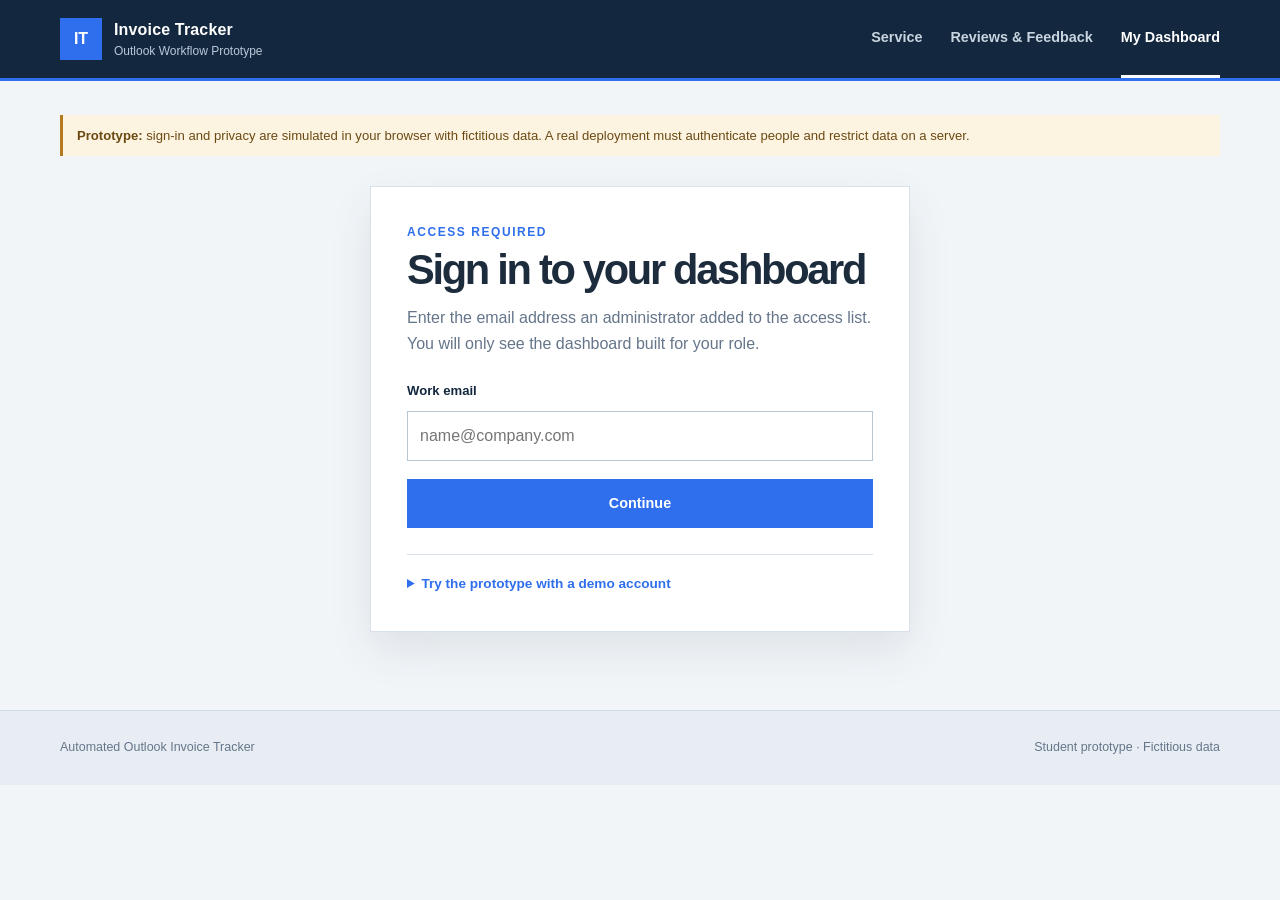
==== apps/invoice_hub/site/dashboard.html @ 85c02c50 "AutoRek Base Files" ====
<!doctype html>
<html lang="en">
<head>
  <meta charset="utf-8">
  <meta name="viewport" content="width=device-width, initial-scale=1">
  <meta name="description" content="Personal, role-based dashboard for the Automated Outlook Invoice Tracker prototype.">
  <title>My Dashboard | Automated Outlook Invoice Tracker</title>
  <link rel="icon" type="image/svg+xml" href="data:image/svg+xml,%3Csvg xmlns='http://www.w3.org/2000/svg' viewBox='0 0 64 64'%3E%3Crect width='64' height='64' rx='12' fill='%2313283f'/%3E%3Cpath d='M18 14h20l8 8v28H18z' fill='white'/%3E%3Cpath d='M38 14v10h8' fill='none' stroke='%2313283f' stroke-width='3'/%3E%3Cpath d='M24 34h16M24 41h16' stroke='%232f6fed' stroke-width='3'/%3E%3C/svg%3E">
  <link rel="stylesheet" href="styles.css">
  <script src="hub-data.js" defer></script>
  <script src="hub-access.js" defer></script>
  <script src="hub-workflow.js" defer></script>
  <script src="hub-settings.js" defer></script>
  <script src="hub-mail.js" defer></script>
  <script src="hub-inbox.js" defer></script>
  <script src="inbox-ui.js" defer></script>
  <script src="settings-ui.js" defer></script>
  <script src="dashboard.js" defer></script>
</head>
<body>
  <header class="site-header">
    <div class="header-inner">
      <a class="brand" href="index.html" aria-label="Automated Outlook Invoice Tracker home">
        <span class="brand-mark" aria-hidden="true">IT</span>
        <span><strong>Invoice Tracker</strong><small>Outlook Workflow Prototype</small></span>
      </a>
      <nav class="main-nav" aria-label="Primary navigation">
        <a href="index.html">Service</a>
        <a href="feedback.html">Reviews &amp; Feedback</a>
        <a class="active" href="dashboard.html" aria-current="page">My Dashboard</a>
      </nav>
    </div>
  </header>

  <main class="page-width dashboard-page">
    <p class="prototype-banner" role="note"><strong>Prototype:</strong> sign-in and privacy are simulated in your browser with fictitious data. A real deployment must authenticate people and restrict data on a server.</p>

    <!-- Signed-out view -->
    <section class="signin-panel" id="signInView" aria-labelledby="signin-heading">
      <span class="eyebrow">Access required</span>
      <h1 id="signin-heading">Sign in to your dashboard</h1>
      <p class="lead">Enter the email address an administrator added to the access list. You will only see the dashboard built for your role.</p>
      <form class="form-stack" id="signInForm" novalidate>
        <label for="signInEmail">Work email</label>
        <input id="signInEmail" name="email" type="email" autocomplete="email" placeholder="name@company.com" aria-describedby="signInError" required>
        <p class="field-error" id="signInError" role="alert" hidden></p>
        <button class="button button-primary button-full" type="submit">Continue</button>
      </form>
      <details class="demo-help" id="demoHelp" hidden>
        <summary>Try the prototype with a demo account</summary>
        <p>These fictitious accounts exist only for testing. Select one to fill in the email, then choose Continue.</p>
        <ul id="demoList"></ul>
      </details>
    </section>

    <!-- Signed-in view -->
    <div id="dashboardView" hidden>
      <div class="dashboard-top">
        <header class="dashboard-heading">
          <span class="eyebrow" id="roleEyebrow"></span>
          <h1 id="dashboardHeading" tabindex="-1"></h1>
          <p id="dashboardIntro"></p>
        </header>
        <div class="session-box">
          <span>Signed in as</span>
          <strong id="signedInAs"></strong>
          <div class="session-actions">
            <button class="button button-secondary icon-button" id="settingsButton" type="button" aria-label="Open my settings" title="My settings">
              <svg width="18" height="18" viewBox="0 0 24 24" fill="none" stroke="currentColor" stroke-width="2" stroke-linecap="round" stroke-linejoin="round" aria-hidden="true" focusable="false"><circle cx="12" cy="12" r="3"/><path d="M19.4 15a1.65 1.65 0 0 0 .33 1.82l.06.06a2 2 0 0 1 0 2.83 2 2 0 0 1-2.83 0l-.06-.06a1.65 1.65 0 0 0-1.82-.33 1.65 1.65 0 0 0-1 1.51V21a2 2 0 0 1-2 2 2 2 0 0 1-2-2v-.09A1.65 1.65 0 0 0 9 19.4a1.65 1.65 0 0 0-1.82.33l-.06.06a2 2 0 0 1-2.83 0 2 2 0 0 1 0-2.83l.06-.06a1.65 1.65 0 0 0 .33-1.82 1.65 1.65 0 0 0-1.51-1H3a2 2 0 0 1-2-2 2 2 0 0 1 2-2h.09A1.65 1.65 0 0 0 4.6 9a1.65 1.65 0 0 0-.33-1.82l-.06-.06a2 2 0 0 1 0-2.83 2 2 0 0 1 2.83 0l.06.06a1.65 1.65 0 0 0 1.82.33H9a1.65 1.65 0 0 0 1-1.51V3a2 2 0 0 1 2-2 2 2 0 0 1 2 2v.09a1.65 1.65 0 0 0 1 1.51 1.65 1.65 0 0 0 1.82-.33l.06-.06a2 2 0 0 1 2.83 0 2 2 0 0 1 0 2.83l-.06.06a1.65 1.65 0 0 0-.33 1.82V9a1.65 1.65 0 0 0 1.51 1H21a2 2 0 0 1 2 2 2 2 0 0 1-2 2h-.09a1.65 1.65 0 0 0-1.51 1z"/></svg>
              <span>Settings</span>
            </button>
            <button class="button button-secondary" id="signOutButton" type="button">Sign out</button>
          </div>
        </div>
      </div>

      <p class="form-status page-status" id="pageStatus" role="status" hidden></p>

      <div class="kpi-grid" id="kpiGrid" aria-label="Summary"></div>

      <section class="data-panel" id="queuePanel" aria-labelledby="queueTitle" hidden>
        <div class="panel-heading">
          <div><span class="eyebrow">Sample data</span><h2 id="queueTitle"></h2></div>
          <p class="table-legend"><span class="flag flag-warn">5+</span> days in current stage &nbsp; <span class="flag flag-alert">30+</span> days since received</p>
        </div>
        <form class="filter-bar" id="filterBar" role="search" aria-label="Filter and sort this queue" novalidate>
          <div class="filter-field grow">
            <label for="filterSearch">Search</label>
            <input id="filterSearch" type="search" maxlength="80" autocomplete="off" placeholder="Reference, name or document">
          </div>
          <div class="filter-field">
            <label for="filterStage">Stage</label>
            <select id="filterStage"><option value="">All stages</option></select>
          </div>
          <div class="filter-field">
            <label for="filterAging">Aging</label>
            <select id="filterAging">
              <option value="">All items</option>
              <option value="held"></option>
              <option value="old"></option>
            </select>
          </div>
          <div class="filter-field">
            <label for="filterSort">Sort by</label>
            <select id="filterSort">
              <option value="age-desc">Oldest first</option>
              <option value="age-asc">Newest first</option>
              <option value="stage-desc">Longest in current stage</option>
              <option value="amount-desc">Largest amount</option>
              <option value="party-asc">Name A–Z</option>
            </select>
          </div>
        </form>
        <div class="filter-summary">
          <span id="resultCount" role="status" aria-live="polite"></span>
          <button class="link-button" id="clearFilters" type="button" hidden>Clear filters</button>
        </div>
        <p class="empty-state" id="queueEmpty" hidden></p>
        <div class="bulk-bar" id="bulkBar" role="region" aria-label="Bulk actions" hidden>
          <span id="bulkCount" role="status" aria-live="polite"></span>
          <div class="bulk-buttons" id="bulkButtons"></div>
          <span class="bulk-note" id="bulkNote"></span>
          <button class="link-button" id="bulkSelectAll" type="button" hidden></button>
          <button class="link-button" id="bulkClear" type="button">Clear selection</button>
        </div>
        <div class="table-scroll">
          <table class="data-table" id="queueTable">
            <thead>
              <tr>
                <th scope="col" class="check-col" id="selectHeader" hidden><input type="checkbox" id="selectPage" aria-label="Select every bill on this page"></th>
                <th scope="col">Reference</th>
                <th scope="col" id="partyHeading">Vendor</th>
                <th scope="col" id="documentHeading">Attachment</th>
                <th scope="col">Stage</th>
                <th scope="col" class="num">Age</th>
                <th scope="col" class="num">In stage</th>
                <th scope="col" class="num">Amount</th>
              </tr>
            </thead>
            <tbody id="queueBody"></tbody>
          </table>
        </div>
        <nav class="pagination" id="pagination" aria-label="Table pages" hidden>
          <span id="pageRange" role="status" aria-live="polite"></span>
          <div class="page-buttons" id="pageButtons"></div>
          <label class="page-size">Rows per page
            <select id="pageSize">
              <option value="5">5</option>
              <option value="10">10</option>
              <option value="25">25</option>
              <option value="50">50</option>
              <option value="100">100</option>
            </select>
          </label>
        </nav>
      </section>

      <!-- Vendor bill lifecycle: received -> approved -> sent to Accounts Payable (everyone except administrators) -->
      <section class="data-panel" id="lifecyclePanel" aria-labelledby="lifecycleTitle" hidden>
        <div class="panel-heading">
          <div><span class="eyebrow">Outlook · sample messages</span><h2 id="lifecycleTitle">My vendor bills: received, approved, GL coded</h2></div>
        </div>
        <p class="hint">Each bill is followed through your own mailbox using your rules below: who sent the email, who it went to, and what its subject says. The bill is identified by its PDF filename (vendor, invoice number and BOL), so the same bill is recognized in the received, approved and GL coded emails. Only filenames are read, never file contents. Change how your mail is read in <strong>Settings</strong> (the gear icon).</p>
        <div class="mail-source"><span id="mailSource" role="status" aria-live="polite"></span><button class="link-button" id="mailRefresh" type="button">Refresh</button></div>
        <div class="lifecycle-tabs" id="lifecycleTabs" role="group" aria-label="Show bills at this stage">
          <button type="button" data-stage="received" aria-pressed="true">Received <span class="tab-count">0</span></button>
          <button type="button" data-stage="approved" aria-pressed="false">Approved <span class="tab-count">0</span></button>
          <button type="button" data-stage="sent" aria-pressed="false">GL coded, sent to AP <span class="tab-count">0</span></button>
        </div>
        <div class="lifecycle-filters">
          <div class="date-range" id="lifecycleRange">
            <label for="rangeFrom">Received from</label>
            <input type="date" id="rangeFrom">
            <label for="rangeTo">to</label>
            <input type="date" id="rangeTo">
            <button class="link-button" id="rangeClear" type="button" hidden>Clear dates</button>
          </div>
          <label class="check-option" id="waitingLabel" hidden><input type="checkbox" id="waitingOnly"> <span id="waitingText"></span></label>
        </div>
        <p class="lifecycle-summary" id="lifecycleSummary" role="status" aria-live="polite"></p>
        <p class="empty-state compact" id="lifecycleEmpty" hidden></p>
        <ul class="bill-list" id="lifecycleList"></ul>
        <button class="button button-secondary show-more" id="lifecycleMore" type="button" hidden></button>
      </section>

      <!-- Outlook mapping and message search (everyone except administrators) -->
      <section class="data-panel" id="inboxPanel" aria-labelledby="inboxTitle" hidden>
        <div class="panel-heading">
          <div><span class="eyebrow">Outlook · sample messages</span><h2 id="inboxTitle">My inbox rules &amp; search</h2></div>
        </div>
        <div class="inbox-layout">
          <div class="inbox-map">
            <h3>How your bills are recognized</h3>
            <p class="hint">A rule tells the tracker how to spot one stage of a bill in your own mailbox: who sent it, who it went to, what its subject says, and (optionally) which folder. Folders can differ from person to person, so senders and subjects do most of the work. Only you see your rules.</p>
            <ul class="mapping-list" id="mappingList"></ul>
            <p class="empty-state compact" id="mappingEmpty">No folders mapped yet.</p>
            <p class="hint suggest-hint">Rules marked "From settings" come from your Settings (gear icon) and update as you change them. Use the form below for extra rules in special cases.</p>
            <form class="form-stack" id="mappingForm" novalidate>
              <label for="mapMailbox">Mailbox email</label>
              <input id="mapMailbox" type="email" list="mailboxOptions" maxlength="120" autocomplete="off" placeholder="ap-invoices@company.com" aria-describedby="mapMailbox-error">
              <datalist id="mailboxOptions"></datalist>
              <p class="field-error" id="mapMailbox-error" hidden></p>
              <label for="mapFolder">Folder <span class="optional">(optional: blank searches every folder)</span></label>
              <input id="mapFolder" type="text" list="folderOptions" maxlength="160" autocomplete="off" placeholder="Any folder" aria-describedby="mapFolder-error">
              <datalist id="folderOptions"></datalist>
              <p class="field-error" id="mapFolder-error" hidden></p>
              <label for="mapQueue">These emails are</label>
              <select id="mapQueue" aria-describedby="mapQueue-error">
                <option value="">Select the stage</option>
                <option value="AP:received">Bills received from the vendor</option>
                <option value="AP:approved">Bills approved, ready for GL coding</option>
                <option value="AP:sent">Bills GL coded and sent to AP</option>
                <option value="AR">Customer invoices (AR)</option>
              </select>
              <p class="field-error" id="mapQueue-error" hidden></p>
              <label for="mapSender">Sender contains <span class="optional">(optional)</span></label>
              <input id="mapSender" type="text" maxlength="60" autocomplete="off" placeholder="e.g., ACCTINV" aria-describedby="mapSender-error">
              <p class="field-error" id="mapSender-error" hidden></p>
              <label for="mapRecipient">Recipient contains <span class="optional">(optional)</span></label>
              <input id="mapRecipient" type="text" maxlength="60" autocomplete="off" placeholder="e.g., Accounts Payable" aria-describedby="mapRecipient-error">
              <p class="field-error" id="mapRecipient-error" hidden></p>
              <label for="mapSubject">Subject contains <span class="optional">(optional)</span></label>
              <input id="mapSubject" type="text" maxlength="60" autocomplete="off" placeholder="e.g., APPROVED" aria-describedby="mapSubject-error">
              <p class="field-error" id="mapSubject-error" hidden></p>
              <button class="button button-primary button-full" type="submit">Save mapping</button>
              <p class="form-status" id="mapStatus" role="status" hidden></p>
            </form>
          </div>

          <div class="inbox-search">
            <h3>Search messages</h3>
            <form class="filter-bar" id="inboxSearchForm" role="search" aria-label="Search your mapped folders" novalidate>
              <div class="filter-field grow">
                <label for="inboxQuery">Search words</label>
                <input id="inboxQuery" type="search" maxlength="80" autocomplete="off" placeholder="Vendor, invoice number, amount, PO…">
              </div>
              <div class="filter-field">
                <label for="inboxFolder">Folder</label>
                <select id="inboxFolder"><option value="">All mapped folders</option></select>
              </div>
              <label class="check-option"><input id="inboxPdfOnly" type="checkbox" checked> Only messages with PDF attachments</label>
            </form>
            <div class="filter-summary"><span id="inboxCount" role="status" aria-live="polite"></span></div>
            <p class="empty-state compact" id="inboxEmpty" hidden></p>
            <ul class="message-list" id="inboxResults"></ul>
            <button class="button button-secondary show-more" id="inboxMore" type="button" hidden></button>
          </div>
        </div>
        <p class="form-note left">Searches the sample messages in your mapped folders: subject, sender, preview, attachment names and (sample) PDF text. The live service will read Outlook through Microsoft Graph.</p>
      </section>

      <!-- Invoice detail (opens from a row in the queue) -->
      <dialog class="detail-dialog" id="detailDialog" aria-labelledby="detailTitle">
        <div class="detail-body">
          <div class="detail-head">
            <div>
              <span class="eyebrow" id="detailType"></span>
              <h2 id="detailTitle"></h2>
              <p id="detailSubtitle"></p>
            </div>
            <button class="dialog-close" id="detailClose" type="button" aria-label="Close invoice details">×</button>
          </div>
          <p class="detail-flag" id="detailFlag"></p>
          <h3 class="detail-section">Workflow progress</h3>
          <ol class="stage-track" id="detailTrack"></ol>

          <section id="detailActions" aria-labelledby="actionHeading" hidden>
            <h3 class="detail-section" id="actionHeading">Your action</h3>
            <div class="action-box">
              <label for="actionNote" id="actionNoteLabel">Comment</label>
              <textarea id="actionNote" rows="3" maxlength="300" aria-describedby="actionError"></textarea>
              <p class="field-error" id="actionError" hidden></p>
              <div class="action-buttons" id="actionButtons"></div>
            </div>
          </section>
          <p class="form-status" id="actionStatus" role="status" hidden></p>

          <h3 class="detail-section">Stage history</h3>
          <ol class="history-list" id="detailHistory"></ol>
          <h3 class="detail-section">Details</h3>
          <dl class="detail-facts" id="detailFacts"></dl>
          <h3 class="detail-section">Outlook source</h3>
          <dl class="detail-facts" id="detailSource"></dl>
          <p class="form-note left" id="detailSourceNote"></p>
          <div class="detail-nav">
            <button class="button button-secondary" id="detailPrev" type="button">← Previous</button>
            <span id="detailPosition" aria-live="polite"></span>
            <button class="button button-secondary" id="detailNext" type="button">Next →</button>
          </div>
        </div>
      </dialog>

      <!-- The email(s) a PDF was taken from (envelope icon in the table) -->
      <dialog class="detail-dialog lineage-dialog" id="lineageDialog" aria-labelledby="lineageTitle">
        <div class="detail-body">
          <div class="detail-head">
            <div>
              <span class="eyebrow">Email lineage</span>
              <h2 id="lineageTitle">Where this PDF came from</h2>
              <p id="lineageFile"></p>
            </div>
            <button class="dialog-close" id="lineageClose" type="button" aria-label="Close email lineage">×</button>
          </div>
          <ol class="lineage-list" id="lineageList"></ol>
          <p class="form-note left" id="lineageNote"></p>
        </div>
      </dialog>

      <!-- Bulk approve, reject or send for approval -->
      <dialog class="detail-dialog bulk-dialog" id="bulkDialog" aria-labelledby="bulkTitle">
        <div class="detail-body">
          <div class="detail-head">
            <div>
              <span class="eyebrow">Bulk action</span>
              <h2 id="bulkTitle"></h2>
              <p id="bulkSummary"></p>
            </div>
            <button class="dialog-close" id="bulkClose" type="button" aria-label="Close bulk action">×</button>
          </div>
          <div id="bulkForm">
            <ul class="bulk-items" id="bulkItems"></ul>
            <label for="bulkNoteInput" id="bulkNoteLabel">Comment</label>
            <textarea id="bulkNoteInput" rows="3" maxlength="300" aria-describedby="bulkError"></textarea>
            <p class="field-error" id="bulkError" hidden></p>
            <div class="action-buttons">
              <button class="button button-primary" id="bulkConfirm" type="button"></button>
              <button class="button button-secondary" id="bulkCancel" type="button">Cancel</button>
            </div>
          </div>
          <div id="bulkResult" hidden>
            <p class="form-status" id="bulkResultText"></p>
            <ul id="bulkFailures"></ul>
            <button class="button button-secondary" id="bulkDone" type="button">Close</button>
          </div>
        </div>
      </dialog>

      <!-- Settings (gear icon): each person's own senders, subject words and filename pattern -->
      <dialog class="detail-dialog settings-dialog" id="settingsDialog" aria-labelledby="settingsTitle">
        <div class="detail-body">
          <div class="detail-head">
            <div>
              <span class="eyebrow">Just for you</span>
              <h2 id="settingsTitle">Settings</h2>
              <p>These tell the tracker how to read <em>your</em> mailbox. Other people's settings do not change yours.</p>
            </div>
            <button class="dialog-close" id="settingsClose" type="button" aria-label="Close settings">×</button>
          </div>

          <form id="settingsForm" novalidate>
            <ul class="form-errors" id="settingsErrors" role="alert" hidden></ul>

            <h3 class="detail-section">How your bills are recognized</h3>
            <p class="hint">Separate several options with commas (for example two approvers). A message matches if it fits any option. Leave every box in a stage empty to switch that stage off. The folder is optional; empty searches every folder.</p>
            <div id="settingsStages"></div>

            <h3 class="detail-section">Your PDF filenames</h3>
            <label for="setPattern">Filename pattern</label>
            <input id="setPattern" type="text" maxlength="80" autocomplete="off" spellcheck="false" aria-describedby="setPatternHint">
            <p class="hint" id="setPatternHint">Use <code>{vendor}</code>, <code>{invoice}</code> and <code>{bol}</code>; everything else is literal text. <code>{vendor}</code> and <code>{invoice}</code> are required. For example, <code>{vendor} {invoice} - BOL {bol}</code> reads "Shoppa's WW12345- BOL 12346.pdf".</p>
            <label for="setSamples">Check some filenames (one per line)</label>
            <textarea id="setSamples" rows="5" spellcheck="false" placeholder="Shoppa's WW12345- BOL 12346.pdf"></textarea>
            <div class="settings-row">
              <button class="button button-secondary" id="setUseMail" type="button">Use the PDF names in my mail</button>
              <span id="setCheckSummary" role="status" aria-live="polite"></span>
            </div>
            <ul class="check-results" id="setResults"></ul>

            <h3 class="detail-section">Your view</h3>
            <label for="setRange">When I open my bills, show</label>
            <select id="setRange">
              <option value="0">Everything (no date range)</option>
              <option value="30">The last 30 days</option>
              <option value="60">The last 60 days</option>
              <option value="90">The last 90 days</option>
              <option value="180">The last 180 days</option>
              <option value="365">The last year</option>
            </select>

            <details class="share-box">
              <summary>Copy or share my settings</summary>
              <p class="hint">Copy this text to give a colleague the same settings, or paste settings you were given and choose Load.</p>
              <textarea id="setShare" rows="6" spellcheck="false" aria-label="Settings text"></textarea>
              <div class="settings-row">
                <button class="button button-secondary" id="setShareShow" type="button">Show my saved settings</button>
                <button class="button button-secondary" id="setShareLoad" type="button">Load the settings in the box</button>
              </div>
            </details>

            <div class="detail-nav settings-actions">
              <button class="button button-primary" type="submit">Save settings</button>
              <button class="button button-secondary" id="setReset" type="button">Reset to organization defaults</button>
              <button class="button button-secondary" id="setCancel" type="button">Cancel</button>
            </div>
            <p class="form-status" id="settingsStatus" role="status" hidden></p>
          </form>
        </div>
      </dialog>

      <!-- Administrators only -->
      <section class="data-panel" id="adminPanel" aria-labelledby="admin-heading" hidden>
        <div class="panel-heading">
          <div><span class="eyebrow">Administrator</span><h2 id="admin-heading">Who has access</h2></div>
        </div>
        <div class="admin-layout">
          <form class="form-stack" id="accessForm" novalidate>
            <h3>Add a person</h3>
            <label for="accessEmail">Email</label>
            <input id="accessEmail" type="email" maxlength="120" placeholder="name@company.com" aria-describedby="accessEmail-error">
            <p class="field-error" id="accessEmail-error" hidden></p>
            <label for="accessName">Name</label>
            <input id="accessName" type="text" maxlength="80" placeholder="Full name" aria-describedby="accessName-error">
            <p class="field-error" id="accessName-error" hidden></p>
            <label for="accessRole">Role</label>
            <select id="accessRole" aria-describedby="accessRole-error">
              <option value="">Select a role</option>
              <option value="gl">GL Accountant</option>
              <option value="office">Office Admin</option>
              <option value="ap">Accounts Payable</option>
              <option value="ar">AR Clerk</option>
              <option value="approver">Department Approver</option>
              <option value="admin">Administrator</option>
            </select>
            <p class="field-error" id="accessRole-error" hidden></p>
            <div id="departmentField" hidden>
              <label for="accessDepartment">Department</label>
              <select id="accessDepartment" aria-describedby="accessDepartment-error">
                <option value="">Select a department</option>
                <option>Operations</option>
                <option>Maintenance</option>
                <option>Logistics</option>
                <option>Finance</option>
              </select>
              <p class="field-error" id="accessDepartment-error" hidden></p>
            </div>
            <button class="button button-primary button-full" type="submit">Grant access</button>
            <p class="form-status" id="accessStatus" role="status" hidden></p>
          </form>

          <div>
            <h3>Current access list</h3>
            <div class="table-scroll">
              <table class="data-table">
                <thead>
                  <tr><th scope="col">Name</th><th scope="col">Email</th><th scope="col">Role</th><th scope="col" class="num"><span class="visually-hidden">Actions</span></th></tr>
                </thead>
                <tbody id="peopleBody"></tbody>
              </table>
            </div>
            <p class="form-note left">Administrators manage the list but cannot open anyone else's dashboard.</p>
            <h3 class="admin-subhead">Sample data</h3>
            <p class="form-note left">Approvals and rejections are saved in this browser. Reset them to return every sample invoice to its starting stage.</p>
            <button class="button button-secondary" id="resetWorkflow" type="button">Reset sample workflow</button>
            <p class="form-status" id="resetStatus" role="status" hidden></p>
          </div>
        </div>
      </section>
    </div>
  </main>

  <footer class="site-footer">
    <div class="page-width footer-inner"><span>Automated Outlook Invoice Tracker</span><span>Student prototype · Fictitious data</span></div>
  </footer>
  <script src="streamlit-bridge.js"></script>
</body>
</html>
---- apps/invoice_hub/site/styles.css ----
:root {
  --navy: #13283f;
  --navy-soft: #213b57;
  --blue: #2f6fed;
  --blue-dark: #1f56c0;
  --blue-pale: #edf4ff;
  --ink: #1d2c3d;
  --muted: #65758a;
  --line: #d8e1ea;
  --surface: #ffffff;
  --background: #f2f5f8;
  --amber: #b7791f;
  --error: #b42318;
  --success: #1f7a4d;
  --shadow: 0 18px 42px rgba(19, 40, 63, 0.09);
}

* { box-sizing: border-box; }
html { scroll-behavior: smooth; }
body {
  margin: 0;
  background: var(--background);
  color: var(--ink);
  font-family: "Segoe UI", Inter, ui-sans-serif, -apple-system, BlinkMacSystemFont, sans-serif;
  font-size: 1rem;
  line-height: 1.6;
}
img { display: block; max-width: 100%; }
a { color: inherit; }
button, input, select, textarea { font: inherit; }
.page-width, .header-inner { width: min(1160px, calc(100% - 48px)); margin-inline: auto; }

.site-header { background: var(--navy); color: #fff; border-bottom: 3px solid var(--blue); }
.header-inner { min-height: 78px; display: flex; align-items: center; justify-content: space-between; gap: 32px; }
.brand { display: flex; align-items: center; gap: 12px; text-decoration: none; }
.brand-mark { width: 42px; height: 42px; display: grid; place-items: center; background: var(--blue); font-weight: 800; }
.brand strong, .brand small { display: block; }
.brand strong { letter-spacing: 0.01em; }
.brand small { color: #b9c8d8; font-size: 0.75rem; }
.main-nav { display: flex; align-items: center; gap: 28px; }
.main-nav a { color: #c8d4df; font-size: 0.9rem; font-weight: 700; text-decoration: none; padding-block: 26px; border-bottom: 3px solid transparent; }
.main-nav a:hover, .main-nav a.active { color: #fff; border-color: #fff; }

.hero { display: grid; grid-template-columns: minmax(0, 0.95fr) minmax(420px, 1.05fr); align-items: center; gap: 68px; padding-block: 76px; }
.eyebrow { display: block; color: var(--blue); font-size: 0.75rem; font-weight: 800; letter-spacing: 0.13em; text-transform: uppercase; }
h1, h2, h3, p { margin-top: 0; }
h1 { max-width: 760px; margin-bottom: 22px; font-size: clamp(2.5rem, 6vw, 4.75rem); line-height: 0.98; letter-spacing: -0.055em; }
h2 { font-size: clamp(1.75rem, 4vw, 2.7rem); line-height: 1.12; letter-spacing: -0.035em; }
h3 { font-size: 1.15rem; line-height: 1.3; }
.lead { max-width: 650px; color: var(--muted); font-size: 1.12rem; }
.hero-actions { display: flex; flex-wrap: wrap; gap: 12px; margin: 32px 0 18px; }
.button { min-height: 48px; display: inline-flex; align-items: center; justify-content: center; padding: 12px 19px; border: 1px solid transparent; font-size: 0.9rem; font-weight: 800; text-decoration: none; cursor: pointer; }
.button-primary { background: var(--blue); color: #fff; }
.button-primary:hover { background: var(--blue-dark); }
.button-secondary { background: var(--surface); border-color: var(--line); color: var(--navy); }
.button-secondary:hover { border-color: var(--blue); color: var(--blue); }
.button-full { width: 100%; }
.prototype-note, .form-note { color: var(--muted); font-size: 0.8rem; }
.hero-visual { margin: 0; }
.hero-visual img { width: 100%; border: 1px solid #cbd6e1; box-shadow: var(--shadow); }
.hero-visual figcaption { margin-top: 10px; color: var(--muted); font-size: 0.78rem; }

.service-overview { padding-block: 72px; background: var(--navy); color: #fff; }
.section-heading { max-width: 720px; margin: 0 auto 40px; text-align: center; }
.section-heading.left-aligned { margin-inline: 0; text-align: left; }
.section-heading p { color: #bccadb; }
.workflow-section .section-heading p, .feedback-heading p, .feedback-form-panel > p { color: var(--muted); }
.feature-grid { display: grid; grid-template-columns: repeat(3, 1fr); gap: 18px; }
.feature-card { min-height: 245px; padding: 28px; background: var(--navy-soft); border-top: 3px solid var(--blue); }
.feature-number { display: block; margin-bottom: 42px; color: #8ab0ff; font-size: 0.8rem; font-weight: 800; }
.feature-card p { color: #c5d1dc; font-size: 0.92rem; }

.workflow-section { padding-block: 78px; }
.queue-grid { display: grid; grid-template-columns: 1fr 1fr; gap: 20px; }
.queue-card { padding: 30px; background: var(--surface); border: 1px solid var(--line); box-shadow: var(--shadow); }
.queue-header { display: flex; justify-content: space-between; align-items: center; margin-bottom: 28px; }
.queue-label { width: 44px; height: 44px; display: grid; place-items: center; background: var(--navy); color: #fff; font-weight: 800; }
.status-label { background: var(--blue-pale); color: var(--blue-dark); padding: 5px 9px; font-size: 0.72rem; font-weight: 800; text-transform: uppercase; }
.folder-path { color: var(--blue); font-size: 0.86rem; font-weight: 600; }
.queue-card ul { margin: 24px 0 0; padding-left: 20px; color: var(--muted); }
.queue-card li + li { margin-top: 9px; }
.value-panel { display: grid; grid-template-columns: repeat(3, 1fr) auto; align-items: center; gap: 24px; margin-top: 20px; padding: 24px 28px; background: var(--surface); border: 1px solid var(--line); }
.value-panel span, .value-panel strong { display: block; }
.value-panel div > span { color: var(--muted); font-size: 0.72rem; letter-spacing: 0.06em; text-transform: uppercase; }
.value-panel div > strong { margin-top: 4px; font-size: 0.86rem; }
.text-link, .back-link { color: var(--blue); font-weight: 800; text-decoration: none; }
.text-link { font-size: 0.86rem; }

.site-footer { background: #e7edf3; color: var(--muted); border-top: 1px solid #d1dbe5; }
.footer-inner { min-height: 74px; display: flex; align-items: center; justify-content: space-between; gap: 24px; font-size: 0.78rem; }

.feedback-page { padding-block: 42px 78px; }
.back-link { display: inline-flex; gap: 8px; margin-bottom: 38px; font-size: 0.86rem; }
.feedback-heading { max-width: 760px; margin-bottom: 40px; }
.feedback-heading h1 { margin: 8px 0 16px; }
.feedback-layout { display: grid; grid-template-columns: minmax(0, 1.15fr) minmax(340px, 0.85fr); gap: 22px; align-items: start; }
.reviews-panel, .feedback-form-panel { padding: 30px; background: var(--surface); border: 1px solid var(--line); box-shadow: var(--shadow); }
.panel-heading { display: flex; justify-content: space-between; gap: 24px; padding-bottom: 22px; border-bottom: 1px solid var(--line); }
.panel-heading h2, .feedback-form-panel h2 { margin: 5px 0 0; font-size: 1.55rem; }
.review-count { height: fit-content; padding: 6px 9px; background: var(--background); color: var(--muted); font-size: 0.75rem; }
.review-card { padding: 27px 0; border-bottom: 1px solid var(--line); }
.review-card:last-child { padding-bottom: 0; border-bottom: 0; }
.review-topline, .reviewer { display: flex; align-items: center; }
.review-topline { justify-content: space-between; gap: 22px; }
.reviewer { gap: 12px; }
.reviewer-initials { width: 42px; height: 42px; display: grid; place-items: center; background: var(--blue); color: #fff; font-size: 0.78rem; font-weight: 800; }
.reviewer-initials.dark { background: var(--navy); }
.reviewer strong, .reviewer span { display: block; }
.reviewer span { color: var(--muted); font-size: 0.76rem; }
.reviewer .reviewer-initials { display: grid; color: #fff; font-size: 0.78rem; }
.rating { color: var(--amber); letter-spacing: 0.06em; white-space: nowrap; }
.rating span { color: #ccd5de; }
blockquote { margin: 22px 0 18px; color: #405167; font-size: 1rem; }
.recommendation { margin-bottom: 0; color: var(--muted); font-size: 0.8rem; }

.feedback-form-panel form { display: grid; gap: 10px; margin-top: 25px; }
.feedback-form-panel label, .feedback-form-panel legend { color: var(--navy); font-size: 0.82rem; font-weight: 800; }
.feedback-form-panel input, .feedback-form-panel select, .feedback-form-panel textarea { width: 100%; margin-bottom: 8px; padding: 11px 12px; background: #fff; color: var(--ink); border: 1px solid #b9c6d3; border-radius: 0; }
.feedback-form-panel input:focus, .feedback-form-panel select:focus, .feedback-form-panel textarea:focus { outline: 3px solid rgba(47, 111, 237, 0.18); border-color: var(--blue); }
.feedback-form-panel textarea { resize: vertical; }
.feedback-form-panel fieldset { display: flex; gap: 20px; margin: 0 0 8px; padding: 12px 0 4px; border: 0; }
.feedback-form-panel legend { margin-bottom: 8px; }
.radio-option { display: flex; align-items: center; gap: 7px; font-weight: 500 !important; }
.radio-option input { width: auto; margin: 0; }
.form-note { margin: 2px 0 0; text-align: center; }
.optional { color: var(--muted); font-weight: 500; }
.field-error { margin: -4px 0 6px; color: var(--error); font-size: 0.78rem; font-weight: 700; }
.feedback-form-panel [aria-invalid="true"] { border-color: var(--error); }
.feedback-form-panel [aria-invalid="true"]:focus { outline-color: rgba(180, 35, 24, 0.18); border-color: var(--error); }
.char-count { margin: -6px 0 4px; color: var(--muted); font-size: 0.72rem; text-align: right; }
.form-status { margin: 4px 0 0; padding: 10px 12px; border-left: 3px solid var(--blue); background: var(--blue-pale); color: var(--navy); font-size: 0.85rem; font-weight: 700; }
.form-status.is-success { border-color: var(--success); background: #e8f5ee; }
.form-status.is-warning { border-color: var(--amber); background: #fdf3e1; }
.link-button { justify-self: center; padding: 4px; border: 0; background: none; color: var(--muted); font-size: 0.78rem; text-decoration: underline; cursor: pointer; }
.link-button:hover:not(:disabled) { color: var(--error); }
.link-button:disabled { opacity: 0.4; cursor: not-allowed; text-decoration: none; }
[hidden] { display: none !important; }
.visually-hidden { position: absolute; width: 1px; height: 1px; margin: -1px; padding: 0; overflow: hidden; clip: rect(0 0 0 0); white-space: nowrap; border: 0; }

/* Dashboard page */
.dashboard-page { padding-block: 34px 78px; }
.prototype-banner { margin: 0 0 30px; padding: 10px 14px; background: #fdf3e1; border-left: 3px solid var(--amber); color: #6b4a12; font-size: 0.82rem; }
.form-stack { display: grid; gap: 10px; margin-top: 24px; }
.form-stack label { color: var(--navy); font-size: 0.82rem; font-weight: 800; }
.form-stack input, .form-stack select { width: 100%; margin-bottom: 8px; padding: 11px 12px; background: #fff; color: var(--ink); border: 1px solid #b9c6d3; border-radius: 0; }
.form-stack input:focus, .form-stack select:focus { outline: 3px solid rgba(47, 111, 237, 0.18); border-color: var(--blue); }
.form-stack [aria-invalid="true"] { border-color: var(--error); }

.signin-panel { max-width: 540px; margin: 30px auto 0; padding: 36px; background: var(--surface); border: 1px solid var(--line); box-shadow: var(--shadow); }
.signin-panel h1 { margin: 8px 0 14px; font-size: clamp(2rem, 5vw, 2.6rem); }
.signin-panel .lead { font-size: 1rem; }
.demo-help { margin-top: 26px; padding-top: 18px; border-top: 1px solid var(--line); font-size: 0.85rem; }
.demo-help summary { color: var(--blue); font-weight: 800; cursor: pointer; }
.demo-help p { margin: 12px 0; color: var(--muted); }
.demo-help ul { margin: 0; padding: 0; list-style: none; display: grid; gap: 8px; }
.demo-help li { display: flex; flex-wrap: wrap; align-items: baseline; justify-content: space-between; gap: 4px 16px; color: var(--muted); font-size: 0.78rem; }
.demo-chip { padding: 0; border: 0; background: none; color: var(--navy); font-size: 0.85rem; font-weight: 600; text-decoration: underline; cursor: pointer; }
.demo-chip:hover { color: var(--blue); }

.dashboard-top { display: flex; align-items: flex-start; justify-content: space-between; gap: 32px; margin-bottom: 30px; }
.dashboard-heading h1 { margin: 8px 0 10px; font-size: clamp(2rem, 4vw, 3rem); }
.dashboard-heading h1:focus { outline: none; }
.dashboard-heading p { max-width: 620px; margin: 0; color: var(--muted); }
.session-box { display: grid; gap: 6px; min-width: 250px; padding: 16px 18px; background: var(--surface); border: 1px solid var(--line); color: var(--muted); font-size: 0.78rem; }
.session-box strong { color: var(--ink); font-size: 0.86rem; overflow-wrap: anywhere; }
.session-box .button { min-height: 40px; margin-top: 6px; }

.kpi-grid { display: grid; grid-template-columns: repeat(4, 1fr); gap: 16px; margin-bottom: 22px; }
.kpi-card { display: grid; gap: 4px; padding: 22px; background: var(--surface); border: 1px solid var(--line); border-top: 3px solid var(--blue); }
.kpi-card.is-warn { border-top-color: var(--amber); }
.kpi-card.is-alert { border-top-color: var(--error); }
.kpi-label { color: var(--muted); font-size: 0.72rem; font-weight: 700; letter-spacing: 0.06em; text-transform: uppercase; }
.kpi-value { color: var(--navy); font-size: 2rem; line-height: 1.15; letter-spacing: -0.03em; overflow-wrap: anywhere; }
.kpi-note { color: var(--muted); font-size: 0.78rem; }

.data-panel { margin-bottom: 22px; padding: 30px; background: var(--surface); border: 1px solid var(--line); box-shadow: var(--shadow); }
.table-legend { align-self: end; margin: 0; color: var(--muted); font-size: 0.75rem; }
.empty-state { padding: 26px 0 4px; color: var(--muted); }
.table-scroll { overflow-x: auto; }
.data-table { width: 100%; border-collapse: collapse; font-size: 0.88rem; }
.data-table th { padding: 14px 12px; border-bottom: 1px solid var(--line); color: var(--muted); font-size: 0.72rem; letter-spacing: 0.06em; text-align: left; text-transform: uppercase; white-space: nowrap; }
.data-table td { padding: 13px 12px; border-bottom: 1px solid #e8eef4; vertical-align: middle; }
.data-table tbody tr:last-child td { border-bottom: 0; }
.data-table .num { text-align: right; white-space: nowrap; font-variant-numeric: tabular-nums; }
.data-table .mono { color: var(--navy-soft); font-size: 0.86rem; }
.flag { display: inline-block; margin-left: 6px; padding: 1px 6px; font-size: 0.68rem; font-weight: 800; }
.data-table .num .flag { margin: 0 8px 0 0; }
.flag-warn { background: #fdf3e1; color: #8a5a10; }
.flag-alert { background: #fde8e6; color: var(--error); }

.filter-bar { display: flex; flex-wrap: wrap; align-items: flex-end; gap: 14px; padding: 20px 0 10px; }
.filter-field { display: grid; gap: 5px; min-width: 150px; }
.filter-field.grow { flex: 1 1 220px; }
.filter-field label { color: var(--navy); font-size: 0.75rem; font-weight: 800; }
.filter-field input, .filter-field select { width: 100%; min-height: 42px; padding: 9px 11px; background: #fff; color: var(--ink); border: 1px solid #b9c6d3; border-radius: 0; }
.filter-field input:focus, .filter-field select:focus { outline: 3px solid rgba(47, 111, 237, 0.18); border-color: var(--blue); }
.filter-summary { display: flex; align-items: center; justify-content: space-between; gap: 16px; min-height: 30px; margin-bottom: 4px; color: var(--muted); font-size: 0.8rem; }
.filter-summary .link-button { justify-self: auto; color: var(--blue); }
.data-table tr.is-clickable { cursor: pointer; }
.data-table tr.is-clickable:hover td { background: var(--blue-pale); }
.row-link { padding: 0; border: 0; background: none; color: var(--blue-dark); font-size: 0.88rem; font-weight: 700; font-variant-numeric: tabular-nums; text-decoration: underline; cursor: pointer; }
.row-link:focus-visible, .dialog-close:focus-visible { outline: 3px solid rgba(47, 111, 237, 0.35); outline-offset: 2px; }

.detail-dialog { width: min(720px, calc(100% - 32px)); max-height: calc(100vh - 48px); padding: 0; border: 1px solid var(--line); background: var(--surface); color: var(--ink); box-shadow: 0 30px 80px rgba(19, 40, 63, 0.35); }
.detail-dialog::backdrop { background: rgba(19, 40, 63, 0.55); }
.detail-body { padding: 30px; }
.detail-head { display: flex; justify-content: space-between; align-items: flex-start; gap: 20px; }
.detail-head h2 { margin: 6px 0 4px; font-size: 1.7rem; letter-spacing: -0.02em; font-variant-numeric: tabular-nums; }
.detail-head p { margin: 0; color: var(--muted); }
.dialog-close { width: 40px; height: 40px; display: grid; place-items: center; flex: none; border: 1px solid var(--line); background: var(--surface); color: var(--navy); font-size: 1.4rem; line-height: 1; cursor: pointer; }
.dialog-close:hover { border-color: var(--blue); color: var(--blue); }
.detail-flag { margin: 20px 0 4px; padding: 10px 14px; border-left: 3px solid var(--success); background: #e8f5ee; font-size: 0.86rem; font-weight: 700; }
.detail-flag.is-warn { border-color: var(--amber); background: #fdf3e1; }
.detail-flag.is-alert { border-color: var(--error); background: #fde8e6; }
.detail-section { margin: 26px 0 12px; color: var(--muted); font-size: 0.72rem; letter-spacing: 0.1em; text-transform: uppercase; }
.stage-track { display: grid; grid-template-columns: repeat(4, 1fr); gap: 0; margin: 0; padding: 0; list-style: none; }
.step { position: relative; display: grid; justify-items: center; gap: 8px; padding: 0 6px; text-align: center; font-size: 0.78rem; }
.step + .step::before { content: ""; position: absolute; top: 15px; right: 50%; width: 100%; height: 2px; background: var(--line); }
.step.is-done + .step::before, .step.is-current::before { background: var(--blue); }
.step-dot { position: relative; z-index: 1; width: 32px; height: 32px; display: grid; place-items: center; border: 2px solid var(--line); border-radius: 50%; background: var(--surface); color: var(--muted); font-size: 0.8rem; font-weight: 800; }
.step.is-done .step-dot { border-color: var(--blue); background: var(--blue); color: #fff; }
.step.is-current .step-dot { border-color: var(--blue); color: var(--blue-dark); box-shadow: 0 0 0 4px var(--blue-pale); }
.step.is-current .step-name { color: var(--navy); font-weight: 800; }
.step.is-todo .step-name { color: var(--muted); }
.detail-facts { display: grid; grid-template-columns: repeat(2, minmax(0, 1fr)); gap: 0 28px; margin: 0; }
.detail-facts .fact { padding: 10px 0; border-bottom: 1px solid #e8eef4; }
.detail-facts dt { color: var(--muted); font-size: 0.72rem; letter-spacing: 0.05em; text-transform: uppercase; }
.detail-facts dd { margin: 2px 0 0; overflow-wrap: anywhere; font-weight: 700; }
.detail-facts dd.mono { font-size: 0.88rem; }
.detail-nav { display: flex; align-items: center; justify-content: space-between; gap: 12px; margin-top: 28px; padding-top: 20px; border-top: 1px solid var(--line); color: var(--muted); font-size: 0.8rem; }
.detail-nav .button { min-height: 40px; }
.detail-nav .button:disabled { opacity: 0.4; cursor: not-allowed; }

.admin-layout { display: grid; grid-template-columns: minmax(280px, 0.8fr) minmax(0, 1.4fr); align-items: start; gap: 36px; padding-top: 24px; }
.admin-layout h3 { margin: 0 0 6px; }
.form-note.left { margin-top: 14px; text-align: left; }
.admin-subhead { margin: 28px 0 0; }
.empty-state.compact { padding: 8px 0; font-size: 0.86rem; }
.hint { margin: 0 0 14px; color: var(--muted); font-size: 0.82rem; }

.flag-action { background: var(--blue-pale); color: var(--blue-dark); }
.button-danger { background: var(--surface); border-color: var(--error); color: var(--error); }
.button-danger:hover { background: var(--error); color: #fff; }

.action-box { padding: 16px 18px; background: var(--background); border: 1px solid var(--line); }
.action-box label { display: block; margin-bottom: 6px; color: var(--navy); font-size: 0.82rem; font-weight: 800; }
.action-box textarea { width: 100%; padding: 10px 12px; background: #fff; color: var(--ink); border: 1px solid #b9c6d3; border-radius: 0; resize: vertical; }
.action-box textarea:focus { outline: 3px solid rgba(47, 111, 237, 0.18); border-color: var(--blue); }
.action-box [aria-invalid="true"] { border-color: var(--error); }
.action-box .field-error { margin: 6px 0 0; }
.action-buttons { display: flex; flex-wrap: wrap; gap: 10px; margin-top: 12px; }
.action-buttons .button { min-height: 42px; }
#actionStatus { margin: 14px 0 0; }

.history-list { margin: 0; padding: 0; list-style: none; }
.history-item { position: relative; display: flex; gap: 14px; padding: 0 0 18px; }
.history-item:last-child { padding-bottom: 0; }
.history-item::before { content: ""; position: absolute; top: 14px; bottom: -2px; left: 5px; width: 2px; background: var(--line); }
.history-item:last-child::before { display: none; }
.history-dot { position: relative; z-index: 1; flex: none; width: 12px; height: 12px; margin-top: 5px; border: 2px solid var(--blue); border-radius: 50%; background: var(--surface); }
.history-item.is-approved .history-dot { border-color: var(--success); background: var(--success); }
.history-item.is-rejected .history-dot { border-color: var(--error); background: var(--error); }
.history-item.is-submitted .history-dot { background: var(--blue); }
.history-item strong { display: block; font-size: 0.9rem; }
.history-meta { color: var(--muted); font-size: 0.76rem; }
.history-note { margin: 6px 0 0; padding: 6px 10px; border-left: 3px solid var(--line); background: var(--background); color: #405167; font-size: 0.84rem; overflow-wrap: anywhere; }

.inbox-layout { display: grid; grid-template-columns: minmax(280px, 0.8fr) minmax(0, 1.4fr); align-items: start; gap: 36px; padding-top: 24px; }
.inbox-layout h3 { margin: 0 0 6px; }
.inbox-layout .form-stack { margin-top: 16px; }
.mapping-list { margin: 0; padding: 0; list-style: none; }
.mapping-item { display: flex; align-items: center; gap: 12px; padding: 10px 0; border-bottom: 1px solid #e8eef4; }
.mapping-item > div { flex: 1; min-width: 0; }
.mapping-item strong, .mapping-item .mono { display: block; overflow-wrap: anywhere; }
.mapping-item strong { font-size: 0.88rem; }
.mono { font-size: 0.84rem; color: var(--navy-soft); font-variant-numeric: tabular-nums; }
.badge { display: inline-block; padding: 2px 7px; font-size: 0.68rem; font-weight: 800; letter-spacing: 0.04em; }
.badge-ap { background: var(--blue-pale); color: var(--blue-dark); }
.badge-ar { background: var(--navy); color: #fff; }
.badge-pdf { background: #fde8e6; color: var(--error); }
.badge-file { background: var(--background); color: var(--muted); }
.check-option { display: flex; align-items: center; gap: 8px; min-height: 42px; color: var(--ink); font-size: 0.82rem; font-weight: 600; }
.check-option input { width: auto; min-height: 0; margin: 0; }

.mapping-subject { display: block; color: var(--muted); font-size: 0.75rem; }
.lifecycle-filters { display: flex; flex-wrap: wrap; align-items: center; justify-content: space-between; gap: 10px 24px; margin: 0 0 12px; }
.date-range { display: flex; flex-wrap: wrap; align-items: center; gap: 8px 10px; }
.date-range label { color: var(--navy); font-size: 0.8rem; font-weight: 800; }
.date-range input { min-height: 40px; padding: 6px 10px; border: 1px solid #b9c6d3; background: #fff; color: var(--ink); border-radius: 0; }
.date-range input:focus { outline: 3px solid rgba(47, 111, 237, 0.18); border-color: var(--blue); }
.date-range .link-button { color: var(--blue); }
.pill-stack { display: grid; justify-items: end; gap: 6px; flex: none; }
.status-unknown { background: #fde8e6; color: var(--error); }
.proof-file { margin: 10px 0 0; }

.session-actions { display: flex; flex-wrap: wrap; gap: 8px; margin-top: 6px; }
.session-actions .button { flex: 1 1 auto; min-height: 40px; margin-top: 0; }
.icon-button { gap: 8px; }
.icon-button svg { flex: none; }
.page-status { margin: 0 0 18px; }
.mail-source { display: flex; flex-wrap: wrap; align-items: center; gap: 4px 14px; margin: 0 0 12px; color: var(--muted); font-size: 0.8rem; }
.mail-source .is-error { color: var(--error); font-weight: 700; }
.mail-source .link-button { color: var(--blue); }
.from-settings { flex: none; color: var(--muted); font-size: 0.72rem; font-weight: 700; }

.settings-dialog { width: min(840px, calc(100% - 32px)); }
.settings-dialog .detail-head h2 { font-size: 1.9rem; }
.settings-dialog label { display: block; margin-bottom: 4px; color: var(--navy); font-size: 0.8rem; font-weight: 800; }
.settings-dialog input, .settings-dialog select, .settings-dialog textarea { width: 100%; padding: 9px 11px; background: #fff; color: var(--ink); border: 1px solid #b9c6d3; border-radius: 0; }
.settings-dialog textarea { resize: vertical; font-size: 0.86rem; }
#setShare { font-family: Consolas, "Courier New", monospace; font-size: 0.8rem; } /* settings text is code-like, so it stays monospaced */
.settings-dialog input:focus, .settings-dialog select:focus, .settings-dialog textarea:focus { outline: 3px solid rgba(47, 111, 237, 0.18); border-color: var(--blue); }
.settings-dialog [aria-invalid="true"] { border-color: var(--error); }
.settings-dialog .hint { margin: 4px 0 10px; }
.settings-dialog code { padding: 1px 5px; background: var(--background); font-size: 0.85em; }
.form-errors { margin: 16px 0 0; padding: 10px 14px 10px 30px; background: #fde8e6; border-left: 3px solid var(--error); color: var(--error); font-size: 0.84rem; font-weight: 700; }
.stage-fieldset { margin: 0 0 14px; padding: 12px 16px 6px; border: 1px solid var(--line); }
.stage-fieldset legend { padding: 0 6px; color: var(--navy); font-size: 0.85rem; font-weight: 800; }
.stage-grid { display: grid; grid-template-columns: repeat(2, minmax(0, 1fr)); gap: 0 16px; }
.stage-field { margin-bottom: 10px; }
.settings-row { display: flex; flex-wrap: wrap; align-items: center; gap: 8px 14px; margin: 10px 0; }
.settings-row .button { min-height: 40px; }
.settings-row > span { color: var(--muted); font-size: 0.82rem; font-weight: 700; }
.check-results { display: grid; gap: 4px; margin: 0; padding: 0; list-style: none; max-height: 240px; overflow-y: auto; }
.check-results li { display: flex; gap: 10px; padding: 6px 10px; border-left: 3px solid var(--line); background: var(--background); font-size: 0.8rem; }
.check-results li.is-ok { border-left-color: var(--success); }
.check-results li.is-bad { border-left-color: var(--error); background: #fdf1f0; }
.check-mark { flex: none; font-weight: 800; }
.is-ok .check-mark { color: var(--success); }
.is-bad .check-mark { color: var(--error); }
.check-results .mono, .check-detail { display: block; overflow-wrap: anywhere; }
.check-detail { color: var(--muted); font-size: 0.76rem; }
.share-box { margin-top: 18px; padding: 10px 14px; border: 1px solid var(--line); }
.share-box summary { color: var(--blue-dark); font-weight: 800; cursor: pointer; }
.settings-actions { flex-wrap: wrap; justify-content: flex-start; }

/* Stage pills: the words stay on the pill, so color is never the only signal */
.stage-badge { display: inline-block; padding: 3px 10px; border-radius: 999px; font-size: 0.76rem; font-weight: 700; white-space: nowrap; }
.stage-neutral { background: #eceff3; color: #4a596b; }
.stage-info { background: var(--blue-pale); color: var(--blue-dark); }
.stage-warn { background: #fdf3e1; color: #8a5a10; }
.stage-ok { background: #e3f4ea; color: #1b6b43; }
.data-table td .flag-action { margin-left: 8px; }

/* Selection column and bulk actions */
.data-table .check-col { width: 40px; padding-right: 0; text-align: center; }
.data-table .check-col input { width: 17px; height: 17px; margin: 0; accent-color: var(--blue); cursor: pointer; }
.data-table tr.is-selected td { background: var(--blue-pale); }
.bulk-bar { display: flex; flex-wrap: wrap; align-items: center; gap: 8px 14px; margin: 4px 0 10px; padding: 10px 14px; background: var(--blue-pale); border: 1px solid #c9dcff; }
.bulk-bar #bulkCount { color: var(--navy); font-size: 0.86rem; font-weight: 800; }
.bulk-buttons { display: flex; flex-wrap: wrap; gap: 8px; }
.bulk-buttons .button { min-height: 38px; padding: 6px 14px; }
.bulk-note { color: var(--muted); font-size: 0.8rem; }
.bulk-bar .link-button { color: var(--blue-dark); }
.bulk-items { margin: 14px 0; padding: 0; list-style: none; font-size: 0.86rem; }
.bulk-items li { display: flex; justify-content: space-between; gap: 12px; padding: 6px 0; border-bottom: 1px solid #e8eef4; font-variant-numeric: tabular-nums; }
.bulk-items li:last-child { border-bottom: 0; }
.bulk-dialog label { display: block; margin-bottom: 4px; color: var(--navy); font-size: 0.82rem; font-weight: 800; }
.bulk-dialog textarea { width: 100%; padding: 10px 12px; background: #fff; color: var(--ink); border: 1px solid #b9c6d3; border-radius: 0; resize: vertical; }
.bulk-dialog textarea:focus { outline: 3px solid rgba(47, 111, 237, 0.18); border-color: var(--blue); }
.bulk-dialog [aria-invalid="true"] { border-color: var(--error); }
#bulkFailures { margin: 10px 0 14px; padding-left: 18px; color: var(--error); font-size: 0.84rem; }

/* Email icon next to attachment names */
.doc-cell { white-space: nowrap; }
.doc-name { font-variant-numeric: tabular-nums; }
.lineage-spacer { display: inline-block; width: 34px; vertical-align: middle; }
.lineage-button { display: inline-grid; place-items: center; width: 26px; height: 26px; margin-right: 8px; padding: 0; border: 1px solid #c9dcff; border-radius: 4px; background: var(--blue-pale); color: var(--blue-dark); vertical-align: middle; cursor: pointer; }
.lineage-button:hover { background: var(--blue); border-color: var(--blue); color: #fff; }
.lineage-button:focus-visible { outline: 3px solid rgba(47, 111, 237, 0.35); outline-offset: 2px; }
.lineage-list { margin: 18px 0 6px; padding: 0; list-style: none; }
.lineage-item { position: relative; display: grid; gap: 2px; padding: 0 0 16px 20px; border-left: 2px solid var(--line); margin-left: 5px; }
.lineage-item::before { content: ""; position: absolute; top: 4px; left: -7px; width: 12px; height: 12px; border: 2px solid var(--blue); border-radius: 50%; background: var(--surface); }
.lineage-item:last-child { padding-bottom: 0; border-left-color: transparent; }
.lineage-meta { color: var(--muted); font-size: 0.8rem; overflow-wrap: anywhere; }
.lineage-link { justify-self: start; margin-top: 4px; color: var(--blue); font-size: 0.82rem; font-weight: 700; }

/* Pagination and "show more" */
.pagination { display: flex; flex-wrap: wrap; align-items: center; justify-content: space-between; gap: 10px 20px; margin-top: 14px; padding-top: 14px; border-top: 1px solid var(--line); font-size: 0.82rem; color: var(--muted); }
.page-buttons { display: flex; flex-wrap: wrap; align-items: center; gap: 4px; }
.page-buttons button { min-width: 36px; min-height: 36px; padding: 4px 10px; border: 1px solid var(--line); background: var(--surface); color: var(--navy); font-size: 0.82rem; font-weight: 700; cursor: pointer; }
.page-buttons button:hover:not(:disabled) { border-color: var(--blue); color: var(--blue); }
.page-buttons button[aria-current="page"] { background: var(--navy); border-color: var(--navy); color: #fff; }
.page-buttons button:disabled { opacity: 0.45; cursor: not-allowed; }
.page-buttons button:focus-visible { outline: 3px solid rgba(47, 111, 237, 0.35); outline-offset: 2px; }
.page-gap { padding: 0 4px; color: var(--muted); }
.page-size { display: flex; align-items: center; gap: 8px; }
.page-size select { min-height: 36px; padding: 4px 8px; border: 1px solid #b9c6d3; background: #fff; color: var(--ink); border-radius: 0; }
.show-more { display: block; margin: 14px auto 0; }

.suggest-hint { margin: 8px 0 0; font-size: 0.75rem; }
#suggestMappings { min-height: 40px; margin-top: 8px; }

.lifecycle-tabs { display: flex; flex-wrap: wrap; gap: 8px; margin: 4px 0 14px; }
.lifecycle-tabs button { display: inline-flex; align-items: center; gap: 8px; min-height: 42px; padding: 8px 14px; border: 1px solid var(--line); background: var(--surface); color: var(--navy); font-size: 0.85rem; font-weight: 800; cursor: pointer; }
.lifecycle-tabs button:hover { border-color: var(--blue); }
.lifecycle-tabs button[aria-pressed="true"] { border-color: var(--navy); background: var(--navy); color: #fff; }
.tab-count { min-width: 24px; padding: 1px 7px; background: var(--blue-pale); color: var(--blue-dark); font-size: 0.75rem; text-align: center; }
.lifecycle-tabs button[aria-pressed="true"] .tab-count { background: #fff; color: var(--navy); }
.lifecycle-summary { margin: 0 0 10px; color: var(--muted); font-size: 0.85rem; font-weight: 700; }

.bill-list { display: grid; gap: 14px; margin: 0; padding: 0; list-style: none; }
.bill-card { padding: 18px 20px; border: 1px solid var(--line); background: var(--surface); }
.bill-top { display: flex; align-items: flex-start; justify-content: space-between; gap: 16px; }
.bill-top > div { min-width: 0; }
.bill-vendor, .bill-top .mono { display: block; overflow-wrap: anywhere; }
.bill-vendor { font-size: 1rem; }
.status-pill { flex: none; padding: 3px 9px; font-size: 0.72rem; font-weight: 800; }
.status-received { background: #fdf3e1; color: #8a5a10; }
.status-approved { background: var(--blue-pale); color: var(--blue-dark); }
.status-sent { background: #e8f5ee; color: var(--success); }
.life-steps { display: grid; grid-template-columns: repeat(3, 1fr); gap: 0; margin: 16px 0 6px; padding: 0; list-style: none; }
.life-step { position: relative; display: flex; align-items: center; gap: 10px; padding-right: 8px; }
.life-step + .life-step::before { content: ""; position: absolute; top: 13px; left: -50%; width: 50%; height: 2px; background: var(--line); }
.life-step.is-done + .life-step.is-done::before { background: var(--blue); }
.life-dot { position: relative; z-index: 1; flex: none; width: 26px; height: 26px; display: grid; place-items: center; border: 2px solid var(--line); border-radius: 50%; background: var(--surface); color: #fff; font-size: 0.75rem; font-weight: 800; }
.life-step.is-done .life-dot { border-color: var(--blue); background: var(--blue); }
.life-step.is-current-tab .life-dot { box-shadow: 0 0 0 4px var(--blue-pale); }
.life-text strong, .life-text span { display: block; line-height: 1.25; }
.life-text strong { font-size: 0.8rem; }
.life-text span { color: var(--muted); font-size: 0.75rem; }
.bill-card .link-chip { margin-top: 10px; }
.bill-proof { margin-top: 12px; font-size: 0.8rem; }
.bill-proof summary { color: var(--blue-dark); font-weight: 800; cursor: pointer; }
.bill-proof ul { display: grid; gap: 8px; margin: 10px 0 0; padding: 0; list-style: none; }
.bill-proof li { padding: 6px 10px; border-left: 3px solid var(--line); background: var(--background); overflow-wrap: anywhere; }
.bill-proof .mono { display: block; margin-top: 2px; }

.message-list { margin: 0; padding: 0; list-style: none; }
.message-card { padding: 18px 0; border-bottom: 1px solid var(--line); }
.message-card:last-child { border-bottom: 0; }
.message-top { display: flex; align-items: baseline; justify-content: space-between; gap: 16px; }
.message-subject { margin: 0; font-size: 1rem; }
.message-date { flex: none; color: var(--muted); font-size: 0.76rem; }
.message-meta { display: flex; flex-wrap: wrap; align-items: center; gap: 4px 12px; margin: 6px 0; color: var(--muted); font-size: 0.8rem; }
.message-preview { margin: 0 0 10px; color: #405167; font-size: 0.9rem; }
.attachment-list { display: grid; gap: 6px; margin: 0; padding: 0; list-style: none; }
.attachment-list li { display: flex; flex-wrap: wrap; align-items: center; gap: 6px 10px; }
.attachment-size { color: var(--muted); font-size: 0.75rem; }
.link-chip { padding: 2px 8px; border: 1px solid var(--blue); background: var(--surface); color: var(--blue-dark); font-size: 0.74rem; font-weight: 800; cursor: pointer; }
.link-chip:hover { background: var(--blue); color: #fff; }
.pdf-snippet { margin: 10px 0 0; padding: 8px 12px; border-left: 3px solid var(--blue); background: var(--blue-pale); color: #2c3f57; font-size: 0.82rem; overflow-wrap: anywhere; }
.snippet-label { font-weight: 800; }
mark { padding: 0 2px; background: #ffe58f; color: inherit; }

@media (max-width: 920px) {
  .hero, .feedback-layout { grid-template-columns: 1fr; }
  .hero { gap: 44px; }
  .feature-grid { grid-template-columns: 1fr; }
  .feature-card { min-height: auto; }
  .feature-number { margin-bottom: 26px; }
  .value-panel { grid-template-columns: 1fr 1fr; }
  .kpi-grid { grid-template-columns: 1fr 1fr; }
  .admin-layout, .inbox-layout { grid-template-columns: 1fr; }
  .dashboard-top { flex-direction: column; gap: 20px; }
  .session-box { width: 100%; }
}

@media (max-width: 680px) {
  .page-width, .header-inner { width: min(100% - 32px, 1160px); }
  .header-inner { padding-block: 16px; align-items: flex-start; flex-direction: column; gap: 10px; }
  .main-nav { width: 100%; gap: 20px; overflow-x: auto; }
  .main-nav a { padding-block: 8px; white-space: nowrap; }
  .hero { grid-template-columns: minmax(0, 1fr); padding-block: 52px; }
  .hero-actions { align-items: stretch; flex-direction: column; }
  .queue-grid, .value-panel { grid-template-columns: 1fr; }
  .footer-inner, .panel-heading, .review-topline { align-items: flex-start; flex-direction: column; }
  .footer-inner { justify-content: center; gap: 4px; }
  .reviews-panel, .feedback-form-panel, .queue-card, .data-panel, .signin-panel { padding: 24px 20px; }
  .kpi-grid { grid-template-columns: 1fr; }
  .detail-body { padding: 22px 18px; }
  .detail-facts { grid-template-columns: 1fr; }
  .stage-track { grid-template-columns: 1fr; gap: 14px; }
  .step { grid-template-columns: 32px 1fr; justify-items: start; align-items: center; text-align: left; gap: 12px; padding: 0; }
  .step + .step::before { top: -14px; left: 15px; right: auto; width: 2px; height: 14px; }
  .filter-field { flex: 1 1 100%; }
  .life-steps { grid-template-columns: 1fr; gap: 12px; }
  .life-step + .life-step::before { top: -12px; left: 12px; width: 2px; height: 12px; }
  .bill-top { flex-direction: column; gap: 8px; }
  .lifecycle-tabs button { flex: 1 1 100%; justify-content: space-between; }
  .stage-grid { grid-template-columns: 1fr; }
  .settings-actions .button { flex: 1 1 100%; }
  .pagination { justify-content: center; }
  .bulk-buttons { width: 100%; }
  .bulk-buttons .button { flex: 1 1 auto; }
  #queueTable { min-width: 900px; } /* keep the columns readable and let the table scroll sideways inside its box */
  #queueTable td { white-space: nowrap; }
}

@media (prefers-reduced-motion: reduce) { html { scroll-behavior: auto; } }
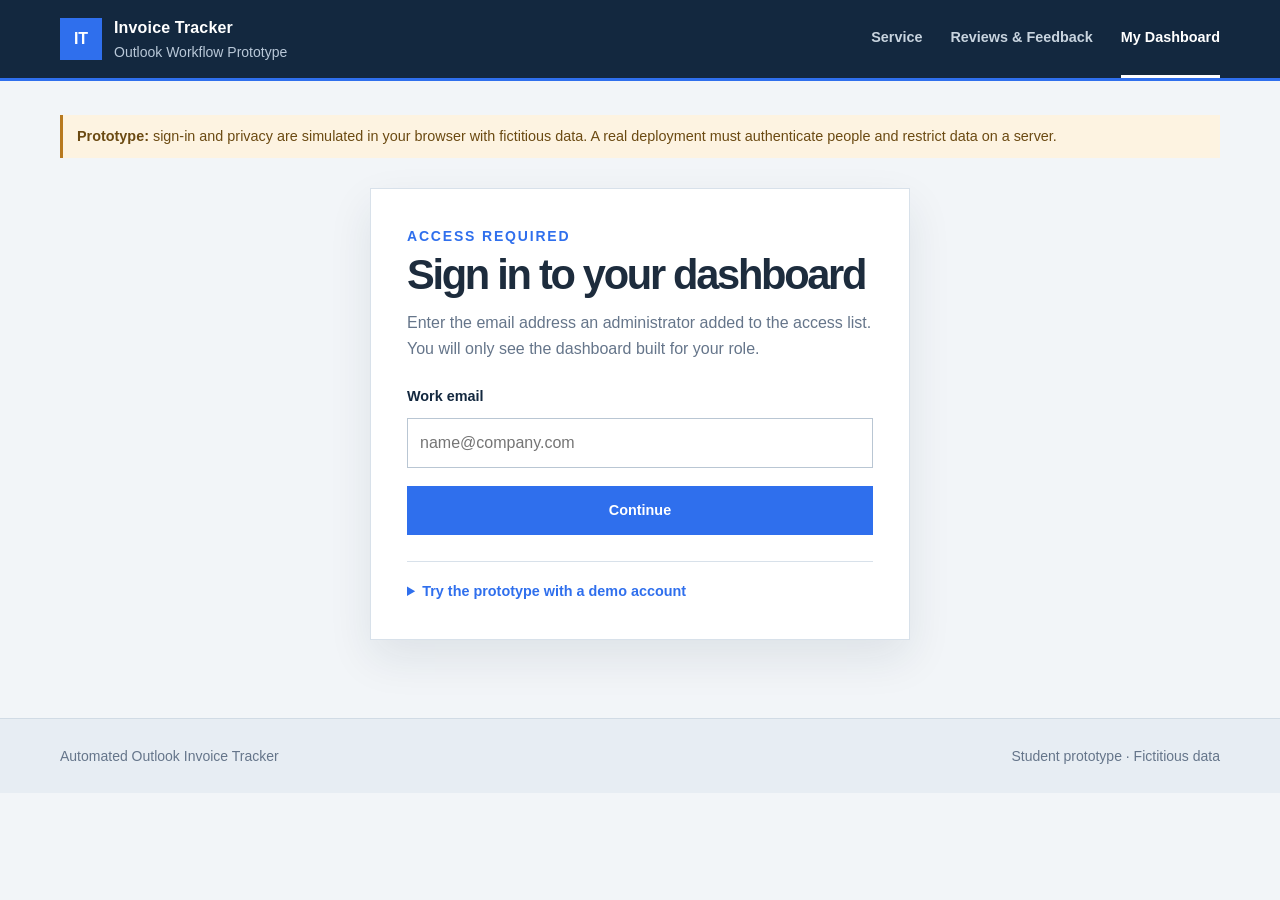
==== commit 9ff2d9da: "Suite: account strip, Reviews & Feedback page, invoice workspace on the hub, larger small text - Rep" ====
--- a/apps/invoice_hub/site/dashboard.html
+++ b/apps/invoice_hub/site/dashboard.html
@@ -33,6 +33,10 @@
   </header>
 
   <main class="page-width dashboard-page">
+    <nav class="workspace-nav suite-only" aria-label="Workspace">
+      <a href="index.html">Service</a>
+      <a class="active" aria-current="page" href="dashboard.html">My Dashboard</a>
+    </nav>
     <p class="prototype-banner" role="note"><strong>Prototype:</strong> sign-in and privacy are simulated in your browser with fictitious data. A real deployment must authenticate people and restrict data on a server.</p>
 
     <!-- Signed-out view -->
--- a/apps/invoice_hub/site/styles.css
+++ b/apps/invoice_hub/site/styles.css
@@ -36,13 +36,13 @@
 .brand-mark { width: 42px; height: 42px; display: grid; place-items: center; background: var(--blue); font-weight: 800; }
 .brand strong, .brand small { display: block; }
 .brand strong { letter-spacing: 0.01em; }
-.brand small { color: #b9c8d8; font-size: 0.75rem; }
+.brand small { color: #b9c8d8; font-size: 0.875rem; }
 .main-nav { display: flex; align-items: center; gap: 28px; }
 .main-nav a { color: #c8d4df; font-size: 0.9rem; font-weight: 700; text-decoration: none; padding-block: 26px; border-bottom: 3px solid transparent; }
 .main-nav a:hover, .main-nav a.active { color: #fff; border-color: #fff; }
 
 .hero { display: grid; grid-template-columns: minmax(0, 0.95fr) minmax(420px, 1.05fr); align-items: center; gap: 68px; padding-block: 76px; }
-.eyebrow { display: block; color: var(--blue); font-size: 0.75rem; font-weight: 800; letter-spacing: 0.13em; text-transform: uppercase; }
+.eyebrow { display: block; color: var(--blue); font-size: 0.875rem; font-weight: 800; letter-spacing: 0.13em; text-transform: uppercase; }
 h1, h2, h3, p { margin-top: 0; }
 h1 { max-width: 760px; margin-bottom: 22px; font-size: clamp(2.5rem, 6vw, 4.75rem); line-height: 0.98; letter-spacing: -0.055em; }
 h2 { font-size: clamp(1.75rem, 4vw, 2.7rem); line-height: 1.12; letter-spacing: -0.035em; }
@@ -55,10 +55,10 @@
 .button-secondary { background: var(--surface); border-color: var(--line); color: var(--navy); }
 .button-secondary:hover { border-color: var(--blue); color: var(--blue); }
 .button-full { width: 100%; }
-.prototype-note, .form-note { color: var(--muted); font-size: 0.8rem; }
+.prototype-note, .form-note { color: var(--muted); font-size: 0.875rem; }
 .hero-visual { margin: 0; }
 .hero-visual img { width: 100%; border: 1px solid #cbd6e1; box-shadow: var(--shadow); }
-.hero-visual figcaption { margin-top: 10px; color: var(--muted); font-size: 0.78rem; }
+.hero-visual figcaption { margin-top: 10px; color: var(--muted); font-size: 0.875rem; }
 
 .service-overview { padding-block: 72px; background: var(--navy); color: #fff; }
 .section-heading { max-width: 720px; margin: 0 auto 40px; text-align: center; }
@@ -67,7 +67,7 @@
 .workflow-section .section-heading p, .feedback-heading p, .feedback-form-panel > p { color: var(--muted); }
 .feature-grid { display: grid; grid-template-columns: repeat(3, 1fr); gap: 18px; }
 .feature-card { min-height: 245px; padding: 28px; background: var(--navy-soft); border-top: 3px solid var(--blue); }
-.feature-number { display: block; margin-bottom: 42px; color: #8ab0ff; font-size: 0.8rem; font-weight: 800; }
+.feature-number { display: block; margin-bottom: 42px; color: #8ab0ff; font-size: 0.875rem; font-weight: 800; }
 .feature-card p { color: #c5d1dc; font-size: 0.92rem; }
 
 .workflow-section { padding-block: 78px; }
@@ -75,46 +75,46 @@
 .queue-card { padding: 30px; background: var(--surface); border: 1px solid var(--line); box-shadow: var(--shadow); }
 .queue-header { display: flex; justify-content: space-between; align-items: center; margin-bottom: 28px; }
 .queue-label { width: 44px; height: 44px; display: grid; place-items: center; background: var(--navy); color: #fff; font-weight: 800; }
-.status-label { background: var(--blue-pale); color: var(--blue-dark); padding: 5px 9px; font-size: 0.72rem; font-weight: 800; text-transform: uppercase; }
-.folder-path { color: var(--blue); font-size: 0.86rem; font-weight: 600; }
+.status-label { background: var(--blue-pale); color: var(--blue-dark); padding: 5px 9px; font-size: 0.8rem; font-weight: 800; text-transform: uppercase; }
+.folder-path { color: var(--blue); font-size: 0.9rem; font-weight: 600; }
 .queue-card ul { margin: 24px 0 0; padding-left: 20px; color: var(--muted); }
 .queue-card li + li { margin-top: 9px; }
 .value-panel { display: grid; grid-template-columns: repeat(3, 1fr) auto; align-items: center; gap: 24px; margin-top: 20px; padding: 24px 28px; background: var(--surface); border: 1px solid var(--line); }
 .value-panel span, .value-panel strong { display: block; }
-.value-panel div > span { color: var(--muted); font-size: 0.72rem; letter-spacing: 0.06em; text-transform: uppercase; }
-.value-panel div > strong { margin-top: 4px; font-size: 0.86rem; }
+.value-panel div > span { color: var(--muted); font-size: 0.8rem; letter-spacing: 0.06em; text-transform: uppercase; }
+.value-panel div > strong { margin-top: 4px; font-size: 0.9rem; }
 .text-link, .back-link { color: var(--blue); font-weight: 800; text-decoration: none; }
-.text-link { font-size: 0.86rem; }
+.text-link { font-size: 0.9rem; }
 
 .site-footer { background: #e7edf3; color: var(--muted); border-top: 1px solid #d1dbe5; }
-.footer-inner { min-height: 74px; display: flex; align-items: center; justify-content: space-between; gap: 24px; font-size: 0.78rem; }
+.footer-inner { min-height: 74px; display: flex; align-items: center; justify-content: space-between; gap: 24px; font-size: 0.875rem; }
 
 .feedback-page { padding-block: 42px 78px; }
-.back-link { display: inline-flex; gap: 8px; margin-bottom: 38px; font-size: 0.86rem; }
+.back-link { display: inline-flex; gap: 8px; margin-bottom: 38px; font-size: 0.9rem; }
 .feedback-heading { max-width: 760px; margin-bottom: 40px; }
 .feedback-heading h1 { margin: 8px 0 16px; }
 .feedback-layout { display: grid; grid-template-columns: minmax(0, 1.15fr) minmax(340px, 0.85fr); gap: 22px; align-items: start; }
 .reviews-panel, .feedback-form-panel { padding: 30px; background: var(--surface); border: 1px solid var(--line); box-shadow: var(--shadow); }
 .panel-heading { display: flex; justify-content: space-between; gap: 24px; padding-bottom: 22px; border-bottom: 1px solid var(--line); }
 .panel-heading h2, .feedback-form-panel h2 { margin: 5px 0 0; font-size: 1.55rem; }
-.review-count { height: fit-content; padding: 6px 9px; background: var(--background); color: var(--muted); font-size: 0.75rem; }
+.review-count { height: fit-content; padding: 6px 9px; background: var(--background); color: var(--muted); font-size: 0.875rem; }
 .review-card { padding: 27px 0; border-bottom: 1px solid var(--line); }
 .review-card:last-child { padding-bottom: 0; border-bottom: 0; }
 .review-topline, .reviewer { display: flex; align-items: center; }
 .review-topline { justify-content: space-between; gap: 22px; }
 .reviewer { gap: 12px; }
-.reviewer-initials { width: 42px; height: 42px; display: grid; place-items: center; background: var(--blue); color: #fff; font-size: 0.78rem; font-weight: 800; }
+.reviewer-initials { width: 42px; height: 42px; display: grid; place-items: center; background: var(--blue); color: #fff; font-size: 0.875rem; font-weight: 800; }
 .reviewer-initials.dark { background: var(--navy); }
 .reviewer strong, .reviewer span { display: block; }
-.reviewer span { color: var(--muted); font-size: 0.76rem; }
-.reviewer .reviewer-initials { display: grid; color: #fff; font-size: 0.78rem; }
+.reviewer span { color: var(--muted); font-size: 0.875rem; }
+.reviewer .reviewer-initials { display: grid; color: #fff; font-size: 0.875rem; }
 .rating { color: var(--amber); letter-spacing: 0.06em; white-space: nowrap; }
 .rating span { color: #ccd5de; }
 blockquote { margin: 22px 0 18px; color: #405167; font-size: 1rem; }
-.recommendation { margin-bottom: 0; color: var(--muted); font-size: 0.8rem; }
+.recommendation { margin-bottom: 0; color: var(--muted); font-size: 0.875rem; }
 
 .feedback-form-panel form { display: grid; gap: 10px; margin-top: 25px; }
-.feedback-form-panel label, .feedback-form-panel legend { color: var(--navy); font-size: 0.82rem; font-weight: 800; }
+.feedback-form-panel label, .feedback-form-panel legend { color: var(--navy); font-size: 0.9rem; font-weight: 800; }
 .feedback-form-panel input, .feedback-form-panel select, .feedback-form-panel textarea { width: 100%; margin-bottom: 8px; padding: 11px 12px; background: #fff; color: var(--ink); border: 1px solid #b9c6d3; border-radius: 0; }
 .feedback-form-panel input:focus, .feedback-form-panel select:focus, .feedback-form-panel textarea:focus { outline: 3px solid rgba(47, 111, 237, 0.18); border-color: var(--blue); }
 .feedback-form-panel textarea { resize: vertical; }
@@ -124,14 +124,14 @@
 .radio-option input { width: auto; margin: 0; }
 .form-note { margin: 2px 0 0; text-align: center; }
 .optional { color: var(--muted); font-weight: 500; }
-.field-error { margin: -4px 0 6px; color: var(--error); font-size: 0.78rem; font-weight: 700; }
+.field-error { margin: -4px 0 6px; color: var(--error); font-size: 0.875rem; font-weight: 700; }
 .feedback-form-panel [aria-invalid="true"] { border-color: var(--error); }
 .feedback-form-panel [aria-invalid="true"]:focus { outline-color: rgba(180, 35, 24, 0.18); border-color: var(--error); }
-.char-count { margin: -6px 0 4px; color: var(--muted); font-size: 0.72rem; text-align: right; }
-.form-status { margin: 4px 0 0; padding: 10px 12px; border-left: 3px solid var(--blue); background: var(--blue-pale); color: var(--navy); font-size: 0.85rem; font-weight: 700; }
+.char-count { margin: -6px 0 4px; color: var(--muted); font-size: 0.8rem; text-align: right; }
+.form-status { margin: 4px 0 0; padding: 10px 12px; border-left: 3px solid var(--blue); background: var(--blue-pale); color: var(--navy); font-size: 0.9rem; font-weight: 700; }
 .form-status.is-success { border-color: var(--success); background: #e8f5ee; }
 .form-status.is-warning { border-color: var(--amber); background: #fdf3e1; }
-.link-button { justify-self: center; padding: 4px; border: 0; background: none; color: var(--muted); font-size: 0.78rem; text-decoration: underline; cursor: pointer; }
+.link-button { justify-self: center; padding: 4px; border: 0; background: none; color: var(--muted); font-size: 0.875rem; text-decoration: underline; cursor: pointer; }
 .link-button:hover:not(:disabled) { color: var(--error); }
 .link-button:disabled { opacity: 0.4; cursor: not-allowed; text-decoration: none; }
 [hidden] { display: none !important; }
@@ -139,9 +139,9 @@
 
 /* Dashboard page */
 .dashboard-page { padding-block: 34px 78px; }
-.prototype-banner { margin: 0 0 30px; padding: 10px 14px; background: #fdf3e1; border-left: 3px solid var(--amber); color: #6b4a12; font-size: 0.82rem; }
+.prototype-banner { margin: 0 0 30px; padding: 10px 14px; background: #fdf3e1; border-left: 3px solid var(--amber); color: #6b4a12; font-size: 0.9rem; }
 .form-stack { display: grid; gap: 10px; margin-top: 24px; }
-.form-stack label { color: var(--navy); font-size: 0.82rem; font-weight: 800; }
+.form-stack label { color: var(--navy); font-size: 0.9rem; font-weight: 800; }
 .form-stack input, .form-stack select { width: 100%; margin-bottom: 8px; padding: 11px 12px; background: #fff; color: var(--ink); border: 1px solid #b9c6d3; border-radius: 0; }
 .form-stack input:focus, .form-stack select:focus { outline: 3px solid rgba(47, 111, 237, 0.18); border-color: var(--blue); }
 .form-stack [aria-invalid="true"] { border-color: var(--error); }
@@ -149,41 +149,41 @@
 .signin-panel { max-width: 540px; margin: 30px auto 0; padding: 36px; background: var(--surface); border: 1px solid var(--line); box-shadow: var(--shadow); }
 .signin-panel h1 { margin: 8px 0 14px; font-size: clamp(2rem, 5vw, 2.6rem); }
 .signin-panel .lead { font-size: 1rem; }
-.demo-help { margin-top: 26px; padding-top: 18px; border-top: 1px solid var(--line); font-size: 0.85rem; }
+.demo-help { margin-top: 26px; padding-top: 18px; border-top: 1px solid var(--line); font-size: 0.9rem; }
 .demo-help summary { color: var(--blue); font-weight: 800; cursor: pointer; }
 .demo-help p { margin: 12px 0; color: var(--muted); }
 .demo-help ul { margin: 0; padding: 0; list-style: none; display: grid; gap: 8px; }
-.demo-help li { display: flex; flex-wrap: wrap; align-items: baseline; justify-content: space-between; gap: 4px 16px; color: var(--muted); font-size: 0.78rem; }
-.demo-chip { padding: 0; border: 0; background: none; color: var(--navy); font-size: 0.85rem; font-weight: 600; text-decoration: underline; cursor: pointer; }
+.demo-help li { display: flex; flex-wrap: wrap; align-items: baseline; justify-content: space-between; gap: 4px 16px; color: var(--muted); font-size: 0.875rem; }
+.demo-chip { padding: 0; border: 0; background: none; color: var(--navy); font-size: 0.9rem; font-weight: 600; text-decoration: underline; cursor: pointer; }
 .demo-chip:hover { color: var(--blue); }
 
 .dashboard-top { display: flex; align-items: flex-start; justify-content: space-between; gap: 32px; margin-bottom: 30px; }
 .dashboard-heading h1 { margin: 8px 0 10px; font-size: clamp(2rem, 4vw, 3rem); }
 .dashboard-heading h1:focus { outline: none; }
 .dashboard-heading p { max-width: 620px; margin: 0; color: var(--muted); }
-.session-box { display: grid; gap: 6px; min-width: 250px; padding: 16px 18px; background: var(--surface); border: 1px solid var(--line); color: var(--muted); font-size: 0.78rem; }
-.session-box strong { color: var(--ink); font-size: 0.86rem; overflow-wrap: anywhere; }
+.session-box { display: grid; gap: 6px; min-width: 250px; padding: 16px 18px; background: var(--surface); border: 1px solid var(--line); color: var(--muted); font-size: 0.875rem; }
+.session-box strong { color: var(--ink); font-size: 0.9rem; overflow-wrap: anywhere; }
 .session-box .button { min-height: 40px; margin-top: 6px; }
 
 .kpi-grid { display: grid; grid-template-columns: repeat(4, 1fr); gap: 16px; margin-bottom: 22px; }
 .kpi-card { display: grid; gap: 4px; padding: 22px; background: var(--surface); border: 1px solid var(--line); border-top: 3px solid var(--blue); }
 .kpi-card.is-warn { border-top-color: var(--amber); }
 .kpi-card.is-alert { border-top-color: var(--error); }
-.kpi-label { color: var(--muted); font-size: 0.72rem; font-weight: 700; letter-spacing: 0.06em; text-transform: uppercase; }
+.kpi-label { color: var(--muted); font-size: 0.8rem; font-weight: 700; letter-spacing: 0.06em; text-transform: uppercase; }
 .kpi-value { color: var(--navy); font-size: 2rem; line-height: 1.15; letter-spacing: -0.03em; overflow-wrap: anywhere; }
-.kpi-note { color: var(--muted); font-size: 0.78rem; }
+.kpi-note { color: var(--muted); font-size: 0.875rem; }
 
 .data-panel { margin-bottom: 22px; padding: 30px; background: var(--surface); border: 1px solid var(--line); box-shadow: var(--shadow); }
-.table-legend { align-self: end; margin: 0; color: var(--muted); font-size: 0.75rem; }
+.table-legend { align-self: end; margin: 0; color: var(--muted); font-size: 0.875rem; }
 .empty-state { padding: 26px 0 4px; color: var(--muted); }
 .table-scroll { overflow-x: auto; }
-.data-table { width: 100%; border-collapse: collapse; font-size: 0.88rem; }
-.data-table th { padding: 14px 12px; border-bottom: 1px solid var(--line); color: var(--muted); font-size: 0.72rem; letter-spacing: 0.06em; text-align: left; text-transform: uppercase; white-space: nowrap; }
+.data-table { width: 100%; border-collapse: collapse; font-size: 0.95rem; }
+.data-table th { padding: 14px 12px; border-bottom: 1px solid var(--line); color: var(--muted); font-size: 0.8rem; letter-spacing: 0.06em; text-align: left; text-transform: uppercase; white-space: nowrap; }
 .data-table td { padding: 13px 12px; border-bottom: 1px solid #e8eef4; vertical-align: middle; }
 .data-table tbody tr:last-child td { border-bottom: 0; }
 .data-table .num { text-align: right; white-space: nowrap; font-variant-numeric: tabular-nums; }
-.data-table .mono { color: var(--navy-soft); font-size: 0.86rem; }
-.flag { display: inline-block; margin-left: 6px; padding: 1px 6px; font-size: 0.68rem; font-weight: 800; }
+.data-table .mono { color: var(--navy-soft); font-size: 0.9rem; }
+.flag { display: inline-block; margin-left: 6px; padding: 1px 6px; font-size: 0.8rem; font-weight: 800; }
 .data-table .num .flag { margin: 0 8px 0 0; }
 .flag-warn { background: #fdf3e1; color: #8a5a10; }
 .flag-alert { background: #fde8e6; color: var(--error); }
@@ -191,14 +191,14 @@
 .filter-bar { display: flex; flex-wrap: wrap; align-items: flex-end; gap: 14px; padding: 20px 0 10px; }
 .filter-field { display: grid; gap: 5px; min-width: 150px; }
 .filter-field.grow { flex: 1 1 220px; }
-.filter-field label { color: var(--navy); font-size: 0.75rem; font-weight: 800; }
+.filter-field label { color: var(--navy); font-size: 0.875rem; font-weight: 800; }
 .filter-field input, .filter-field select { width: 100%; min-height: 42px; padding: 9px 11px; background: #fff; color: var(--ink); border: 1px solid #b9c6d3; border-radius: 0; }
 .filter-field input:focus, .filter-field select:focus { outline: 3px solid rgba(47, 111, 237, 0.18); border-color: var(--blue); }
-.filter-summary { display: flex; align-items: center; justify-content: space-between; gap: 16px; min-height: 30px; margin-bottom: 4px; color: var(--muted); font-size: 0.8rem; }
+.filter-summary { display: flex; align-items: center; justify-content: space-between; gap: 16px; min-height: 30px; margin-bottom: 4px; color: var(--muted); font-size: 0.875rem; }
 .filter-summary .link-button { justify-self: auto; color: var(--blue); }
 .data-table tr.is-clickable { cursor: pointer; }
 .data-table tr.is-clickable:hover td { background: var(--blue-pale); }
-.row-link { padding: 0; border: 0; background: none; color: var(--blue-dark); font-size: 0.88rem; font-weight: 700; font-variant-numeric: tabular-nums; text-decoration: underline; cursor: pointer; }
+.row-link { padding: 0; border: 0; background: none; color: var(--blue-dark); font-size: 0.95rem; font-weight: 700; font-variant-numeric: tabular-nums; text-decoration: underline; cursor: pointer; }
 .row-link:focus-visible, .dialog-close:focus-visible { outline: 3px solid rgba(47, 111, 237, 0.35); outline-offset: 2px; }
 
 .detail-dialog { width: min(720px, calc(100% - 32px)); max-height: calc(100vh - 48px); padding: 0; border: 1px solid var(--line); background: var(--surface); color: var(--ink); box-shadow: 0 30px 80px rgba(19, 40, 63, 0.35); }
@@ -209,25 +209,25 @@
 .detail-head p { margin: 0; color: var(--muted); }
 .dialog-close { width: 40px; height: 40px; display: grid; place-items: center; flex: none; border: 1px solid var(--line); background: var(--surface); color: var(--navy); font-size: 1.4rem; line-height: 1; cursor: pointer; }
 .dialog-close:hover { border-color: var(--blue); color: var(--blue); }
-.detail-flag { margin: 20px 0 4px; padding: 10px 14px; border-left: 3px solid var(--success); background: #e8f5ee; font-size: 0.86rem; font-weight: 700; }
+.detail-flag { margin: 20px 0 4px; padding: 10px 14px; border-left: 3px solid var(--success); background: #e8f5ee; font-size: 0.9rem; font-weight: 700; }
 .detail-flag.is-warn { border-color: var(--amber); background: #fdf3e1; }
 .detail-flag.is-alert { border-color: var(--error); background: #fde8e6; }
-.detail-section { margin: 26px 0 12px; color: var(--muted); font-size: 0.72rem; letter-spacing: 0.1em; text-transform: uppercase; }
+.detail-section { margin: 26px 0 12px; color: var(--muted); font-size: 0.8rem; letter-spacing: 0.1em; text-transform: uppercase; }
 .stage-track { display: grid; grid-template-columns: repeat(4, 1fr); gap: 0; margin: 0; padding: 0; list-style: none; }
-.step { position: relative; display: grid; justify-items: center; gap: 8px; padding: 0 6px; text-align: center; font-size: 0.78rem; }
+.step { position: relative; display: grid; justify-items: center; gap: 8px; padding: 0 6px; text-align: center; font-size: 0.875rem; }
 .step + .step::before { content: ""; position: absolute; top: 15px; right: 50%; width: 100%; height: 2px; background: var(--line); }
 .step.is-done + .step::before, .step.is-current::before { background: var(--blue); }
-.step-dot { position: relative; z-index: 1; width: 32px; height: 32px; display: grid; place-items: center; border: 2px solid var(--line); border-radius: 50%; background: var(--surface); color: var(--muted); font-size: 0.8rem; font-weight: 800; }
+.step-dot { position: relative; z-index: 1; width: 32px; height: 32px; display: grid; place-items: center; border: 2px solid var(--line); border-radius: 50%; background: var(--surface); color: var(--muted); font-size: 0.875rem; font-weight: 800; }
 .step.is-done .step-dot { border-color: var(--blue); background: var(--blue); color: #fff; }
 .step.is-current .step-dot { border-color: var(--blue); color: var(--blue-dark); box-shadow: 0 0 0 4px var(--blue-pale); }
 .step.is-current .step-name { color: var(--navy); font-weight: 800; }
 .step.is-todo .step-name { color: var(--muted); }
 .detail-facts { display: grid; grid-template-columns: repeat(2, minmax(0, 1fr)); gap: 0 28px; margin: 0; }
 .detail-facts .fact { padding: 10px 0; border-bottom: 1px solid #e8eef4; }
-.detail-facts dt { color: var(--muted); font-size: 0.72rem; letter-spacing: 0.05em; text-transform: uppercase; }
+.detail-facts dt { color: var(--muted); font-size: 0.8rem; letter-spacing: 0.05em; text-transform: uppercase; }
 .detail-facts dd { margin: 2px 0 0; overflow-wrap: anywhere; font-weight: 700; }
-.detail-facts dd.mono { font-size: 0.88rem; }
-.detail-nav { display: flex; align-items: center; justify-content: space-between; gap: 12px; margin-top: 28px; padding-top: 20px; border-top: 1px solid var(--line); color: var(--muted); font-size: 0.8rem; }
+.detail-facts dd.mono { font-size: 0.95rem; }
+.detail-nav { display: flex; align-items: center; justify-content: space-between; gap: 12px; margin-top: 28px; padding-top: 20px; border-top: 1px solid var(--line); color: var(--muted); font-size: 0.875rem; }
 .detail-nav .button { min-height: 40px; }
 .detail-nav .button:disabled { opacity: 0.4; cursor: not-allowed; }
 
@@ -235,15 +235,15 @@
 .admin-layout h3 { margin: 0 0 6px; }
 .form-note.left { margin-top: 14px; text-align: left; }
 .admin-subhead { margin: 28px 0 0; }
-.empty-state.compact { padding: 8px 0; font-size: 0.86rem; }
-.hint { margin: 0 0 14px; color: var(--muted); font-size: 0.82rem; }
+.empty-state.compact { padding: 8px 0; font-size: 0.9rem; }
+.hint { margin: 0 0 14px; color: var(--muted); font-size: 0.9rem; }
 
 .flag-action { background: var(--blue-pale); color: var(--blue-dark); }
 .button-danger { background: var(--surface); border-color: var(--error); color: var(--error); }
 .button-danger:hover { background: var(--error); color: #fff; }
 
 .action-box { padding: 16px 18px; background: var(--background); border: 1px solid var(--line); }
-.action-box label { display: block; margin-bottom: 6px; color: var(--navy); font-size: 0.82rem; font-weight: 800; }
+.action-box label { display: block; margin-bottom: 6px; color: var(--navy); font-size: 0.9rem; font-weight: 800; }
 .action-box textarea { width: 100%; padding: 10px 12px; background: #fff; color: var(--ink); border: 1px solid #b9c6d3; border-radius: 0; resize: vertical; }
 .action-box textarea:focus { outline: 3px solid rgba(47, 111, 237, 0.18); border-color: var(--blue); }
 .action-box [aria-invalid="true"] { border-color: var(--error); }
@@ -262,8 +262,8 @@
 .history-item.is-rejected .history-dot { border-color: var(--error); background: var(--error); }
 .history-item.is-submitted .history-dot { background: var(--blue); }
 .history-item strong { display: block; font-size: 0.9rem; }
-.history-meta { color: var(--muted); font-size: 0.76rem; }
-.history-note { margin: 6px 0 0; padding: 6px 10px; border-left: 3px solid var(--line); background: var(--background); color: #405167; font-size: 0.84rem; overflow-wrap: anywhere; }
+.history-meta { color: var(--muted); font-size: 0.875rem; }
+.history-note { margin: 6px 0 0; padding: 6px 10px; border-left: 3px solid var(--line); background: var(--background); color: #405167; font-size: 0.9rem; overflow-wrap: anywhere; }
 
 .inbox-layout { display: grid; grid-template-columns: minmax(280px, 0.8fr) minmax(0, 1.4fr); align-items: start; gap: 36px; padding-top: 24px; }
 .inbox-layout h3 { margin: 0 0 6px; }
@@ -272,20 +272,20 @@
 .mapping-item { display: flex; align-items: center; gap: 12px; padding: 10px 0; border-bottom: 1px solid #e8eef4; }
 .mapping-item > div { flex: 1; min-width: 0; }
 .mapping-item strong, .mapping-item .mono { display: block; overflow-wrap: anywhere; }
-.mapping-item strong { font-size: 0.88rem; }
-.mono { font-size: 0.84rem; color: var(--navy-soft); font-variant-numeric: tabular-nums; }
-.badge { display: inline-block; padding: 2px 7px; font-size: 0.68rem; font-weight: 800; letter-spacing: 0.04em; }
+.mapping-item strong { font-size: 0.95rem; }
+.mono { font-size: 0.9rem; color: var(--navy-soft); font-variant-numeric: tabular-nums; }
+.badge { display: inline-block; padding: 2px 7px; font-size: 0.8rem; font-weight: 800; letter-spacing: 0.04em; }
 .badge-ap { background: var(--blue-pale); color: var(--blue-dark); }
 .badge-ar { background: var(--navy); color: #fff; }
 .badge-pdf { background: #fde8e6; color: var(--error); }
 .badge-file { background: var(--background); color: var(--muted); }
-.check-option { display: flex; align-items: center; gap: 8px; min-height: 42px; color: var(--ink); font-size: 0.82rem; font-weight: 600; }
+.check-option { display: flex; align-items: center; gap: 8px; min-height: 42px; color: var(--ink); font-size: 0.9rem; font-weight: 600; }
 .check-option input { width: auto; min-height: 0; margin: 0; }
 
-.mapping-subject { display: block; color: var(--muted); font-size: 0.75rem; }
+.mapping-subject { display: block; color: var(--muted); font-size: 0.875rem; }
 .lifecycle-filters { display: flex; flex-wrap: wrap; align-items: center; justify-content: space-between; gap: 10px 24px; margin: 0 0 12px; }
 .date-range { display: flex; flex-wrap: wrap; align-items: center; gap: 8px 10px; }
-.date-range label { color: var(--navy); font-size: 0.8rem; font-weight: 800; }
+.date-range label { color: var(--navy); font-size: 0.875rem; font-weight: 800; }
 .date-range input { min-height: 40px; padding: 6px 10px; border: 1px solid #b9c6d3; background: #fff; color: var(--ink); border-radius: 0; }
 .date-range input:focus { outline: 3px solid rgba(47, 111, 237, 0.18); border-color: var(--blue); }
 .date-range .link-button { color: var(--blue); }
@@ -298,44 +298,44 @@
 .icon-button { gap: 8px; }
 .icon-button svg { flex: none; }
 .page-status { margin: 0 0 18px; }
-.mail-source { display: flex; flex-wrap: wrap; align-items: center; gap: 4px 14px; margin: 0 0 12px; color: var(--muted); font-size: 0.8rem; }
+.mail-source { display: flex; flex-wrap: wrap; align-items: center; gap: 4px 14px; margin: 0 0 12px; color: var(--muted); font-size: 0.875rem; }
 .mail-source .is-error { color: var(--error); font-weight: 700; }
 .mail-source .link-button { color: var(--blue); }
-.from-settings { flex: none; color: var(--muted); font-size: 0.72rem; font-weight: 700; }
+.from-settings { flex: none; color: var(--muted); font-size: 0.8rem; font-weight: 700; }
 
 .settings-dialog { width: min(840px, calc(100% - 32px)); }
 .settings-dialog .detail-head h2 { font-size: 1.9rem; }
-.settings-dialog label { display: block; margin-bottom: 4px; color: var(--navy); font-size: 0.8rem; font-weight: 800; }
+.settings-dialog label { display: block; margin-bottom: 4px; color: var(--navy); font-size: 0.875rem; font-weight: 800; }
 .settings-dialog input, .settings-dialog select, .settings-dialog textarea { width: 100%; padding: 9px 11px; background: #fff; color: var(--ink); border: 1px solid #b9c6d3; border-radius: 0; }
-.settings-dialog textarea { resize: vertical; font-size: 0.86rem; }
-#setShare { font-family: Consolas, "Courier New", monospace; font-size: 0.8rem; } /* settings text is code-like, so it stays monospaced */
+.settings-dialog textarea { resize: vertical; font-size: 0.9rem; }
+#setShare { font-family: Consolas, "Courier New", monospace; font-size: 0.875rem; } /* settings text is code-like, so it stays monospaced */
 .settings-dialog input:focus, .settings-dialog select:focus, .settings-dialog textarea:focus { outline: 3px solid rgba(47, 111, 237, 0.18); border-color: var(--blue); }
 .settings-dialog [aria-invalid="true"] { border-color: var(--error); }
 .settings-dialog .hint { margin: 4px 0 10px; }
 .settings-dialog code { padding: 1px 5px; background: var(--background); font-size: 0.85em; }
-.form-errors { margin: 16px 0 0; padding: 10px 14px 10px 30px; background: #fde8e6; border-left: 3px solid var(--error); color: var(--error); font-size: 0.84rem; font-weight: 700; }
+.form-errors { margin: 16px 0 0; padding: 10px 14px 10px 30px; background: #fde8e6; border-left: 3px solid var(--error); color: var(--error); font-size: 0.9rem; font-weight: 700; }
 .stage-fieldset { margin: 0 0 14px; padding: 12px 16px 6px; border: 1px solid var(--line); }
-.stage-fieldset legend { padding: 0 6px; color: var(--navy); font-size: 0.85rem; font-weight: 800; }
+.stage-fieldset legend { padding: 0 6px; color: var(--navy); font-size: 0.9rem; font-weight: 800; }
 .stage-grid { display: grid; grid-template-columns: repeat(2, minmax(0, 1fr)); gap: 0 16px; }
 .stage-field { margin-bottom: 10px; }
 .settings-row { display: flex; flex-wrap: wrap; align-items: center; gap: 8px 14px; margin: 10px 0; }
 .settings-row .button { min-height: 40px; }
-.settings-row > span { color: var(--muted); font-size: 0.82rem; font-weight: 700; }
+.settings-row > span { color: var(--muted); font-size: 0.9rem; font-weight: 700; }
 .check-results { display: grid; gap: 4px; margin: 0; padding: 0; list-style: none; max-height: 240px; overflow-y: auto; }
-.check-results li { display: flex; gap: 10px; padding: 6px 10px; border-left: 3px solid var(--line); background: var(--background); font-size: 0.8rem; }
+.check-results li { display: flex; gap: 10px; padding: 6px 10px; border-left: 3px solid var(--line); background: var(--background); font-size: 0.875rem; }
 .check-results li.is-ok { border-left-color: var(--success); }
 .check-results li.is-bad { border-left-color: var(--error); background: #fdf1f0; }
 .check-mark { flex: none; font-weight: 800; }
 .is-ok .check-mark { color: var(--success); }
 .is-bad .check-mark { color: var(--error); }
 .check-results .mono, .check-detail { display: block; overflow-wrap: anywhere; }
-.check-detail { color: var(--muted); font-size: 0.76rem; }
+.check-detail { color: var(--muted); font-size: 0.875rem; }
 .share-box { margin-top: 18px; padding: 10px 14px; border: 1px solid var(--line); }
 .share-box summary { color: var(--blue-dark); font-weight: 800; cursor: pointer; }
 .settings-actions { flex-wrap: wrap; justify-content: flex-start; }
 
 /* Stage pills: the words stay on the pill, so color is never the only signal */
-.stage-badge { display: inline-block; padding: 3px 10px; border-radius: 999px; font-size: 0.76rem; font-weight: 700; white-space: nowrap; }
+.stage-badge { display: inline-block; padding: 3px 10px; border-radius: 999px; font-size: 0.875rem; font-weight: 700; white-space: nowrap; }
 .stage-neutral { background: #eceff3; color: #4a596b; }
 .stage-info { background: var(--blue-pale); color: var(--blue-dark); }
 .stage-warn { background: #fdf3e1; color: #8a5a10; }
@@ -347,19 +347,19 @@
 .data-table .check-col input { width: 17px; height: 17px; margin: 0; accent-color: var(--blue); cursor: pointer; }
 .data-table tr.is-selected td { background: var(--blue-pale); }
 .bulk-bar { display: flex; flex-wrap: wrap; align-items: center; gap: 8px 14px; margin: 4px 0 10px; padding: 10px 14px; background: var(--blue-pale); border: 1px solid #c9dcff; }
-.bulk-bar #bulkCount { color: var(--navy); font-size: 0.86rem; font-weight: 800; }
+.bulk-bar #bulkCount { color: var(--navy); font-size: 0.9rem; font-weight: 800; }
 .bulk-buttons { display: flex; flex-wrap: wrap; gap: 8px; }
 .bulk-buttons .button { min-height: 38px; padding: 6px 14px; }
-.bulk-note { color: var(--muted); font-size: 0.8rem; }
+.bulk-note { color: var(--muted); font-size: 0.875rem; }
 .bulk-bar .link-button { color: var(--blue-dark); }
-.bulk-items { margin: 14px 0; padding: 0; list-style: none; font-size: 0.86rem; }
+.bulk-items { margin: 14px 0; padding: 0; list-style: none; font-size: 0.9rem; }
 .bulk-items li { display: flex; justify-content: space-between; gap: 12px; padding: 6px 0; border-bottom: 1px solid #e8eef4; font-variant-numeric: tabular-nums; }
 .bulk-items li:last-child { border-bottom: 0; }
-.bulk-dialog label { display: block; margin-bottom: 4px; color: var(--navy); font-size: 0.82rem; font-weight: 800; }
+.bulk-dialog label { display: block; margin-bottom: 4px; color: var(--navy); font-size: 0.9rem; font-weight: 800; }
 .bulk-dialog textarea { width: 100%; padding: 10px 12px; background: #fff; color: var(--ink); border: 1px solid #b9c6d3; border-radius: 0; resize: vertical; }
 .bulk-dialog textarea:focus { outline: 3px solid rgba(47, 111, 237, 0.18); border-color: var(--blue); }
 .bulk-dialog [aria-invalid="true"] { border-color: var(--error); }
-#bulkFailures { margin: 10px 0 14px; padding-left: 18px; color: var(--error); font-size: 0.84rem; }
+#bulkFailures { margin: 10px 0 14px; padding-left: 18px; color: var(--error); font-size: 0.9rem; }
 
 /* Email icon next to attachment names */
 .doc-cell { white-space: nowrap; }
@@ -372,13 +372,13 @@
 .lineage-item { position: relative; display: grid; gap: 2px; padding: 0 0 16px 20px; border-left: 2px solid var(--line); margin-left: 5px; }
 .lineage-item::before { content: ""; position: absolute; top: 4px; left: -7px; width: 12px; height: 12px; border: 2px solid var(--blue); border-radius: 50%; background: var(--surface); }
 .lineage-item:last-child { padding-bottom: 0; border-left-color: transparent; }
-.lineage-meta { color: var(--muted); font-size: 0.8rem; overflow-wrap: anywhere; }
-.lineage-link { justify-self: start; margin-top: 4px; color: var(--blue); font-size: 0.82rem; font-weight: 700; }
+.lineage-meta { color: var(--muted); font-size: 0.875rem; overflow-wrap: anywhere; }
+.lineage-link { justify-self: start; margin-top: 4px; color: var(--blue); font-size: 0.9rem; font-weight: 700; }
 
 /* Pagination and "show more" */
-.pagination { display: flex; flex-wrap: wrap; align-items: center; justify-content: space-between; gap: 10px 20px; margin-top: 14px; padding-top: 14px; border-top: 1px solid var(--line); font-size: 0.82rem; color: var(--muted); }
+.pagination { display: flex; flex-wrap: wrap; align-items: center; justify-content: space-between; gap: 10px 20px; margin-top: 14px; padding-top: 14px; border-top: 1px solid var(--line); font-size: 0.9rem; color: var(--muted); }
 .page-buttons { display: flex; flex-wrap: wrap; align-items: center; gap: 4px; }
-.page-buttons button { min-width: 36px; min-height: 36px; padding: 4px 10px; border: 1px solid var(--line); background: var(--surface); color: var(--navy); font-size: 0.82rem; font-weight: 700; cursor: pointer; }
+.page-buttons button { min-width: 36px; min-height: 36px; padding: 4px 10px; border: 1px solid var(--line); background: var(--surface); color: var(--navy); font-size: 0.9rem; font-weight: 700; cursor: pointer; }
 .page-buttons button:hover:not(:disabled) { border-color: var(--blue); color: var(--blue); }
 .page-buttons button[aria-current="page"] { background: var(--navy); border-color: var(--navy); color: #fff; }
 .page-buttons button:disabled { opacity: 0.45; cursor: not-allowed; }
@@ -388,16 +388,16 @@
 .page-size select { min-height: 36px; padding: 4px 8px; border: 1px solid #b9c6d3; background: #fff; color: var(--ink); border-radius: 0; }
 .show-more { display: block; margin: 14px auto 0; }
 
-.suggest-hint { margin: 8px 0 0; font-size: 0.75rem; }
+.suggest-hint { margin: 8px 0 0; font-size: 0.875rem; }
 #suggestMappings { min-height: 40px; margin-top: 8px; }
 
 .lifecycle-tabs { display: flex; flex-wrap: wrap; gap: 8px; margin: 4px 0 14px; }
-.lifecycle-tabs button { display: inline-flex; align-items: center; gap: 8px; min-height: 42px; padding: 8px 14px; border: 1px solid var(--line); background: var(--surface); color: var(--navy); font-size: 0.85rem; font-weight: 800; cursor: pointer; }
+.lifecycle-tabs button { display: inline-flex; align-items: center; gap: 8px; min-height: 42px; padding: 8px 14px; border: 1px solid var(--line); background: var(--surface); color: var(--navy); font-size: 0.9rem; font-weight: 800; cursor: pointer; }
 .lifecycle-tabs button:hover { border-color: var(--blue); }
 .lifecycle-tabs button[aria-pressed="true"] { border-color: var(--navy); background: var(--navy); color: #fff; }
-.tab-count { min-width: 24px; padding: 1px 7px; background: var(--blue-pale); color: var(--blue-dark); font-size: 0.75rem; text-align: center; }
+.tab-count { min-width: 24px; padding: 1px 7px; background: var(--blue-pale); color: var(--blue-dark); font-size: 0.875rem; text-align: center; }
 .lifecycle-tabs button[aria-pressed="true"] .tab-count { background: #fff; color: var(--navy); }
-.lifecycle-summary { margin: 0 0 10px; color: var(--muted); font-size: 0.85rem; font-weight: 700; }
+.lifecycle-summary { margin: 0 0 10px; color: var(--muted); font-size: 0.9rem; font-weight: 700; }
 
 .bill-list { display: grid; gap: 14px; margin: 0; padding: 0; list-style: none; }
 .bill-card { padding: 18px 20px; border: 1px solid var(--line); background: var(--surface); }
@@ -405,7 +405,7 @@
 .bill-top > div { min-width: 0; }
 .bill-vendor, .bill-top .mono { display: block; overflow-wrap: anywhere; }
 .bill-vendor { font-size: 1rem; }
-.status-pill { flex: none; padding: 3px 9px; font-size: 0.72rem; font-weight: 800; }
+.status-pill { flex: none; padding: 3px 9px; font-size: 0.8rem; font-weight: 800; }
 .status-received { background: #fdf3e1; color: #8a5a10; }
 .status-approved { background: var(--blue-pale); color: var(--blue-dark); }
 .status-sent { background: #e8f5ee; color: var(--success); }
@@ -413,14 +413,14 @@
 .life-step { position: relative; display: flex; align-items: center; gap: 10px; padding-right: 8px; }
 .life-step + .life-step::before { content: ""; position: absolute; top: 13px; left: -50%; width: 50%; height: 2px; background: var(--line); }
 .life-step.is-done + .life-step.is-done::before { background: var(--blue); }
-.life-dot { position: relative; z-index: 1; flex: none; width: 26px; height: 26px; display: grid; place-items: center; border: 2px solid var(--line); border-radius: 50%; background: var(--surface); color: #fff; font-size: 0.75rem; font-weight: 800; }
+.life-dot { position: relative; z-index: 1; flex: none; width: 26px; height: 26px; display: grid; place-items: center; border: 2px solid var(--line); border-radius: 50%; background: var(--surface); color: #fff; font-size: 0.875rem; font-weight: 800; }
 .life-step.is-done .life-dot { border-color: var(--blue); background: var(--blue); }
 .life-step.is-current-tab .life-dot { box-shadow: 0 0 0 4px var(--blue-pale); }
 .life-text strong, .life-text span { display: block; line-height: 1.25; }
-.life-text strong { font-size: 0.8rem; }
-.life-text span { color: var(--muted); font-size: 0.75rem; }
+.life-text strong { font-size: 0.875rem; }
+.life-text span { color: var(--muted); font-size: 0.875rem; }
 .bill-card .link-chip { margin-top: 10px; }
-.bill-proof { margin-top: 12px; font-size: 0.8rem; }
+.bill-proof { margin-top: 12px; font-size: 0.875rem; }
 .bill-proof summary { color: var(--blue-dark); font-weight: 800; cursor: pointer; }
 .bill-proof ul { display: grid; gap: 8px; margin: 10px 0 0; padding: 0; list-style: none; }
 .bill-proof li { padding: 6px 10px; border-left: 3px solid var(--line); background: var(--background); overflow-wrap: anywhere; }
@@ -431,15 +431,15 @@
 .message-card:last-child { border-bottom: 0; }
 .message-top { display: flex; align-items: baseline; justify-content: space-between; gap: 16px; }
 .message-subject { margin: 0; font-size: 1rem; }
-.message-date { flex: none; color: var(--muted); font-size: 0.76rem; }
-.message-meta { display: flex; flex-wrap: wrap; align-items: center; gap: 4px 12px; margin: 6px 0; color: var(--muted); font-size: 0.8rem; }
+.message-date { flex: none; color: var(--muted); font-size: 0.875rem; }
+.message-meta { display: flex; flex-wrap: wrap; align-items: center; gap: 4px 12px; margin: 6px 0; color: var(--muted); font-size: 0.875rem; }
 .message-preview { margin: 0 0 10px; color: #405167; font-size: 0.9rem; }
 .attachment-list { display: grid; gap: 6px; margin: 0; padding: 0; list-style: none; }
 .attachment-list li { display: flex; flex-wrap: wrap; align-items: center; gap: 6px 10px; }
-.attachment-size { color: var(--muted); font-size: 0.75rem; }
-.link-chip { padding: 2px 8px; border: 1px solid var(--blue); background: var(--surface); color: var(--blue-dark); font-size: 0.74rem; font-weight: 800; cursor: pointer; }
+.attachment-size { color: var(--muted); font-size: 0.875rem; }
+.link-chip { padding: 2px 8px; border: 1px solid var(--blue); background: var(--surface); color: var(--blue-dark); font-size: 0.875rem; font-weight: 800; cursor: pointer; }
 .link-chip:hover { background: var(--blue); color: #fff; }
-.pdf-snippet { margin: 10px 0 0; padding: 8px 12px; border-left: 3px solid var(--blue); background: var(--blue-pale); color: #2c3f57; font-size: 0.82rem; overflow-wrap: anywhere; }
+.pdf-snippet { margin: 10px 0 0; padding: 8px 12px; border-left: 3px solid var(--blue); background: var(--blue-pale); color: #2c3f57; font-size: 0.9rem; overflow-wrap: anywhere; }
 .snippet-label { font-weight: 800; }
 mark { padding: 0 2px; background: #ffe58f; color: inherit; }
 
@@ -487,4 +487,28 @@
   #queueTable td { white-space: nowrap; }
 }
 
+/* ---------- Inside the Streamlit suite (classes set on <html> by streamlit-bridge.js) ----------
+   in-suite: any page embedded in the suite. The suite has its own navigation bar and account strip,
+   so the site header and the Service page's greeting are hidden, and links to the other hub pages
+   are replaced by a tab bar (.workspace-nav: Service | My Dashboard). Reviews & Feedback is its own
+   suite page, so its standalone links are hidden (.standalone-only).
+   workspace: dashboard.html / feedback.html, which sit on the suite's own page background. */
+.suite-only { display: none !important; }
+.in-suite .standalone-only { display: none !important; }
+
+.in-suite .site-header,
+.in-suite #greeting { display: none; }
+
+.in-suite.workspace, .in-suite.workspace body { background: transparent; }
+.in-suite.workspace #roleEyebrow,
+.in-suite.workspace #dashboardHeading { display: none; }
+.in-suite.workspace .page-width { width: 100%; }
+.in-suite.workspace .dashboard-page,
+.in-suite.workspace .feedback-page { padding-block: 0 24px; }
+
+.in-suite .workspace-nav { display: flex !important; gap: 4px; margin: 0 0 24px; border-bottom: 1px solid var(--line); }
+.workspace-nav a { margin-bottom: -1px; padding: 10px 16px; border-bottom: 3px solid transparent; color: var(--muted); font-size: 1rem; font-weight: 800; text-decoration: none; }
+.workspace-nav a:hover { color: var(--navy); }
+.workspace-nav a.active { border-bottom-color: var(--blue); color: var(--navy); }
+
 @media (prefers-reduced-motion: reduce) { html { scroll-behavior: auto; } }
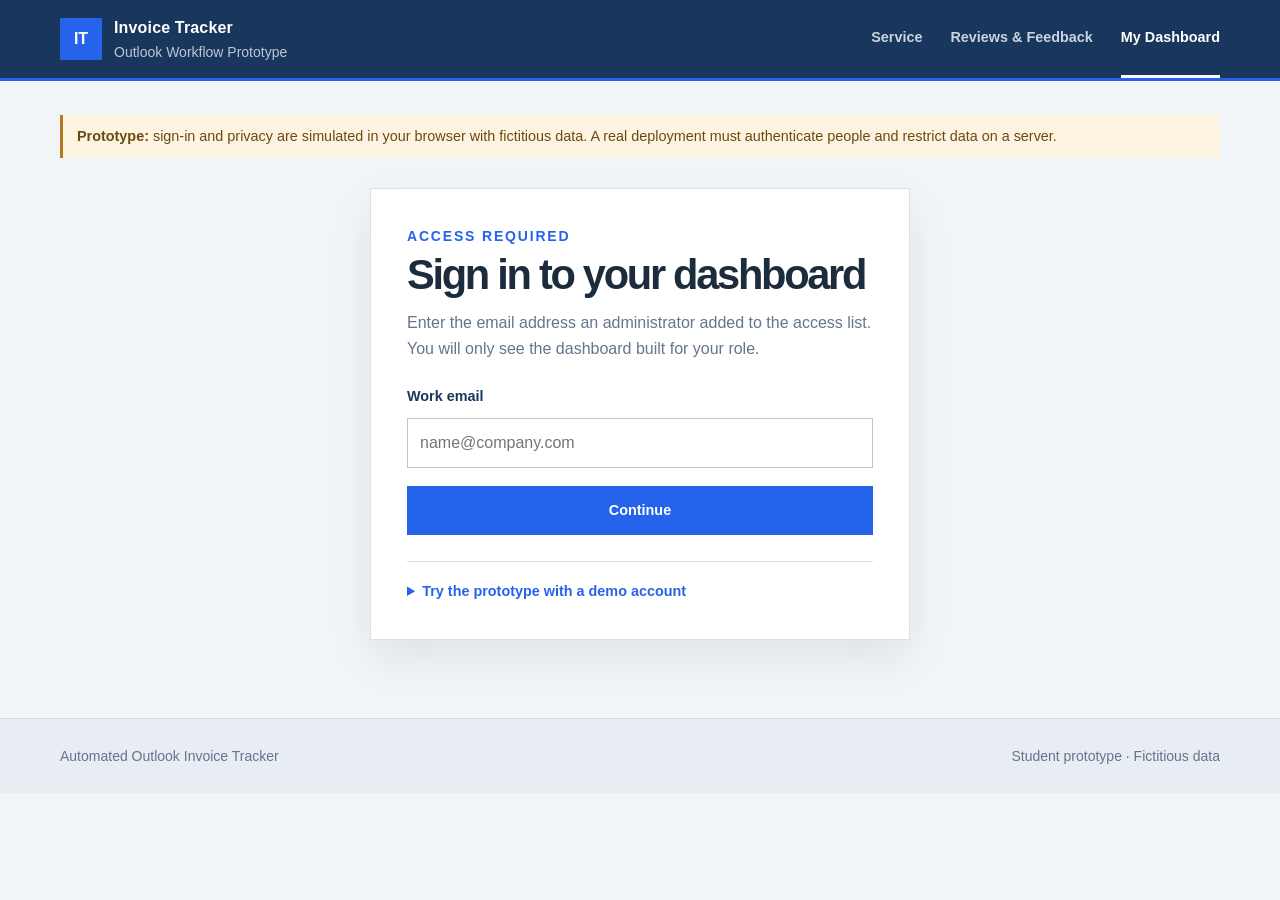
==== commit 57693289: "Align the Invoice Hub palette with the suite design tokens Navy, blue, accent and pale-blue values i" ====
--- a/apps/invoice_hub/site/dashboard.html
+++ b/apps/invoice_hub/site/dashboard.html
@@ -5,7 +5,7 @@
   <meta name="viewport" content="width=device-width, initial-scale=1">
   <meta name="description" content="Personal, role-based dashboard for the Automated Outlook Invoice Tracker prototype.">
   <title>My Dashboard | Automated Outlook Invoice Tracker</title>
-  <link rel="icon" type="image/svg+xml" href="data:image/svg+xml,%3Csvg xmlns='http://www.w3.org/2000/svg' viewBox='0 0 64 64'%3E%3Crect width='64' height='64' rx='12' fill='%2313283f'/%3E%3Cpath d='M18 14h20l8 8v28H18z' fill='white'/%3E%3Cpath d='M38 14v10h8' fill='none' stroke='%2313283f' stroke-width='3'/%3E%3Cpath d='M24 34h16M24 41h16' stroke='%232f6fed' stroke-width='3'/%3E%3C/svg%3E">
+  <link rel="icon" type="image/svg+xml" href="data:image/svg+xml,%3Csvg xmlns='http://www.w3.org/2000/svg' viewBox='0 0 64 64'%3E%3Crect width='64' height='64' rx='12' fill='%2319365d'/%3E%3Cpath d='M18 14h20l8 8v28H18z' fill='white'/%3E%3Cpath d='M38 14v10h8' fill='none' stroke='%2319365d' stroke-width='3'/%3E%3Cpath d='M24 34h16M24 41h16' stroke='%232563eb' stroke-width='3'/%3E%3C/svg%3E">
   <link rel="stylesheet" href="styles.css">
   <script src="hub-data.js" defer></script>
   <script src="hub-access.js" defer></script>
--- a/apps/invoice_hub/site/styles.css
+++ b/apps/invoice_hub/site/styles.css
@@ -1,9 +1,9 @@
 :root {
-  --navy: #13283f;
-  --navy-soft: #213b57;
-  --blue: #2f6fed;
-  --blue-dark: #1f56c0;
-  --blue-pale: #edf4ff;
+  --navy: #19365d;
+  --navy-soft: #244b7d;
+  --blue: #2563eb;
+  --blue-dark: #1d4ed8;
+  --blue-pale: #eff6ff;
   --ink: #1d2c3d;
   --muted: #65758a;
   --line: #d8e1ea;
@@ -12,7 +12,7 @@
   --amber: #b7791f;
   --error: #b42318;
   --success: #1f7a4d;
-  --shadow: 0 18px 42px rgba(19, 40, 63, 0.09);
+  --shadow: 0 18px 42px rgba(25, 54, 93, 0.09);
 }
 
 * { box-sizing: border-box; }
@@ -116,7 +116,7 @@
 .feedback-form-panel form { display: grid; gap: 10px; margin-top: 25px; }
 .feedback-form-panel label, .feedback-form-panel legend { color: var(--navy); font-size: 0.9rem; font-weight: 800; }
 .feedback-form-panel input, .feedback-form-panel select, .feedback-form-panel textarea { width: 100%; margin-bottom: 8px; padding: 11px 12px; background: #fff; color: var(--ink); border: 1px solid #b9c6d3; border-radius: 0; }
-.feedback-form-panel input:focus, .feedback-form-panel select:focus, .feedback-form-panel textarea:focus { outline: 3px solid rgba(47, 111, 237, 0.18); border-color: var(--blue); }
+.feedback-form-panel input:focus, .feedback-form-panel select:focus, .feedback-form-panel textarea:focus { outline: 3px solid rgba(37, 99, 235, 0.18); border-color: var(--blue); }
 .feedback-form-panel textarea { resize: vertical; }
 .feedback-form-panel fieldset { display: flex; gap: 20px; margin: 0 0 8px; padding: 12px 0 4px; border: 0; }
 .feedback-form-panel legend { margin-bottom: 8px; }
@@ -143,7 +143,7 @@
 .form-stack { display: grid; gap: 10px; margin-top: 24px; }
 .form-stack label { color: var(--navy); font-size: 0.9rem; font-weight: 800; }
 .form-stack input, .form-stack select { width: 100%; margin-bottom: 8px; padding: 11px 12px; background: #fff; color: var(--ink); border: 1px solid #b9c6d3; border-radius: 0; }
-.form-stack input:focus, .form-stack select:focus { outline: 3px solid rgba(47, 111, 237, 0.18); border-color: var(--blue); }
+.form-stack input:focus, .form-stack select:focus { outline: 3px solid rgba(37, 99, 235, 0.18); border-color: var(--blue); }
 .form-stack [aria-invalid="true"] { border-color: var(--error); }
 
 .signin-panel { max-width: 540px; margin: 30px auto 0; padding: 36px; background: var(--surface); border: 1px solid var(--line); box-shadow: var(--shadow); }
@@ -193,16 +193,16 @@
 .filter-field.grow { flex: 1 1 220px; }
 .filter-field label { color: var(--navy); font-size: 0.875rem; font-weight: 800; }
 .filter-field input, .filter-field select { width: 100%; min-height: 42px; padding: 9px 11px; background: #fff; color: var(--ink); border: 1px solid #b9c6d3; border-radius: 0; }
-.filter-field input:focus, .filter-field select:focus { outline: 3px solid rgba(47, 111, 237, 0.18); border-color: var(--blue); }
+.filter-field input:focus, .filter-field select:focus { outline: 3px solid rgba(37, 99, 235, 0.18); border-color: var(--blue); }
 .filter-summary { display: flex; align-items: center; justify-content: space-between; gap: 16px; min-height: 30px; margin-bottom: 4px; color: var(--muted); font-size: 0.875rem; }
 .filter-summary .link-button { justify-self: auto; color: var(--blue); }
 .data-table tr.is-clickable { cursor: pointer; }
 .data-table tr.is-clickable:hover td { background: var(--blue-pale); }
 .row-link { padding: 0; border: 0; background: none; color: var(--blue-dark); font-size: 0.95rem; font-weight: 700; font-variant-numeric: tabular-nums; text-decoration: underline; cursor: pointer; }
-.row-link:focus-visible, .dialog-close:focus-visible { outline: 3px solid rgba(47, 111, 237, 0.35); outline-offset: 2px; }
-
-.detail-dialog { width: min(720px, calc(100% - 32px)); max-height: calc(100vh - 48px); padding: 0; border: 1px solid var(--line); background: var(--surface); color: var(--ink); box-shadow: 0 30px 80px rgba(19, 40, 63, 0.35); }
-.detail-dialog::backdrop { background: rgba(19, 40, 63, 0.55); }
+.row-link:focus-visible, .dialog-close:focus-visible { outline: 3px solid rgba(37, 99, 235, 0.35); outline-offset: 2px; }
+
+.detail-dialog { width: min(720px, calc(100% - 32px)); max-height: calc(100vh - 48px); padding: 0; border: 1px solid var(--line); background: var(--surface); color: var(--ink); box-shadow: 0 30px 80px rgba(25, 54, 93, 0.35); }
+.detail-dialog::backdrop { background: rgba(25, 54, 93, 0.55); }
 .detail-body { padding: 30px; }
 .detail-head { display: flex; justify-content: space-between; align-items: flex-start; gap: 20px; }
 .detail-head h2 { margin: 6px 0 4px; font-size: 1.7rem; letter-spacing: -0.02em; font-variant-numeric: tabular-nums; }
@@ -245,7 +245,7 @@
 .action-box { padding: 16px 18px; background: var(--background); border: 1px solid var(--line); }
 .action-box label { display: block; margin-bottom: 6px; color: var(--navy); font-size: 0.9rem; font-weight: 800; }
 .action-box textarea { width: 100%; padding: 10px 12px; background: #fff; color: var(--ink); border: 1px solid #b9c6d3; border-radius: 0; resize: vertical; }
-.action-box textarea:focus { outline: 3px solid rgba(47, 111, 237, 0.18); border-color: var(--blue); }
+.action-box textarea:focus { outline: 3px solid rgba(37, 99, 235, 0.18); border-color: var(--blue); }
 .action-box [aria-invalid="true"] { border-color: var(--error); }
 .action-box .field-error { margin: 6px 0 0; }
 .action-buttons { display: flex; flex-wrap: wrap; gap: 10px; margin-top: 12px; }
@@ -287,7 +287,7 @@
 .date-range { display: flex; flex-wrap: wrap; align-items: center; gap: 8px 10px; }
 .date-range label { color: var(--navy); font-size: 0.875rem; font-weight: 800; }
 .date-range input { min-height: 40px; padding: 6px 10px; border: 1px solid #b9c6d3; background: #fff; color: var(--ink); border-radius: 0; }
-.date-range input:focus { outline: 3px solid rgba(47, 111, 237, 0.18); border-color: var(--blue); }
+.date-range input:focus { outline: 3px solid rgba(37, 99, 235, 0.18); border-color: var(--blue); }
 .date-range .link-button { color: var(--blue); }
 .pill-stack { display: grid; justify-items: end; gap: 6px; flex: none; }
 .status-unknown { background: #fde8e6; color: var(--error); }
@@ -309,7 +309,7 @@
 .settings-dialog input, .settings-dialog select, .settings-dialog textarea { width: 100%; padding: 9px 11px; background: #fff; color: var(--ink); border: 1px solid #b9c6d3; border-radius: 0; }
 .settings-dialog textarea { resize: vertical; font-size: 0.9rem; }
 #setShare { font-family: Consolas, "Courier New", monospace; font-size: 0.875rem; } /* settings text is code-like, so it stays monospaced */
-.settings-dialog input:focus, .settings-dialog select:focus, .settings-dialog textarea:focus { outline: 3px solid rgba(47, 111, 237, 0.18); border-color: var(--blue); }
+.settings-dialog input:focus, .settings-dialog select:focus, .settings-dialog textarea:focus { outline: 3px solid rgba(37, 99, 235, 0.18); border-color: var(--blue); }
 .settings-dialog [aria-invalid="true"] { border-color: var(--error); }
 .settings-dialog .hint { margin: 4px 0 10px; }
 .settings-dialog code { padding: 1px 5px; background: var(--background); font-size: 0.85em; }
@@ -357,7 +357,7 @@
 .bulk-items li:last-child { border-bottom: 0; }
 .bulk-dialog label { display: block; margin-bottom: 4px; color: var(--navy); font-size: 0.9rem; font-weight: 800; }
 .bulk-dialog textarea { width: 100%; padding: 10px 12px; background: #fff; color: var(--ink); border: 1px solid #b9c6d3; border-radius: 0; resize: vertical; }
-.bulk-dialog textarea:focus { outline: 3px solid rgba(47, 111, 237, 0.18); border-color: var(--blue); }
+.bulk-dialog textarea:focus { outline: 3px solid rgba(37, 99, 235, 0.18); border-color: var(--blue); }
 .bulk-dialog [aria-invalid="true"] { border-color: var(--error); }
 #bulkFailures { margin: 10px 0 14px; padding-left: 18px; color: var(--error); font-size: 0.9rem; }
 
@@ -367,7 +367,7 @@
 .lineage-spacer { display: inline-block; width: 34px; vertical-align: middle; }
 .lineage-button { display: inline-grid; place-items: center; width: 26px; height: 26px; margin-right: 8px; padding: 0; border: 1px solid #c9dcff; border-radius: 4px; background: var(--blue-pale); color: var(--blue-dark); vertical-align: middle; cursor: pointer; }
 .lineage-button:hover { background: var(--blue); border-color: var(--blue); color: #fff; }
-.lineage-button:focus-visible { outline: 3px solid rgba(47, 111, 237, 0.35); outline-offset: 2px; }
+.lineage-button:focus-visible { outline: 3px solid rgba(37, 99, 235, 0.35); outline-offset: 2px; }
 .lineage-list { margin: 18px 0 6px; padding: 0; list-style: none; }
 .lineage-item { position: relative; display: grid; gap: 2px; padding: 0 0 16px 20px; border-left: 2px solid var(--line); margin-left: 5px; }
 .lineage-item::before { content: ""; position: absolute; top: 4px; left: -7px; width: 12px; height: 12px; border: 2px solid var(--blue); border-radius: 50%; background: var(--surface); }
@@ -382,7 +382,7 @@
 .page-buttons button:hover:not(:disabled) { border-color: var(--blue); color: var(--blue); }
 .page-buttons button[aria-current="page"] { background: var(--navy); border-color: var(--navy); color: #fff; }
 .page-buttons button:disabled { opacity: 0.45; cursor: not-allowed; }
-.page-buttons button:focus-visible { outline: 3px solid rgba(47, 111, 237, 0.35); outline-offset: 2px; }
+.page-buttons button:focus-visible { outline: 3px solid rgba(37, 99, 235, 0.35); outline-offset: 2px; }
 .page-gap { padding: 0 4px; color: var(--muted); }
 .page-size { display: flex; align-items: center; gap: 8px; }
 .page-size select { min-height: 36px; padding: 4px 8px; border: 1px solid #b9c6d3; background: #fff; color: var(--ink); border-radius: 0; }
@@ -512,3 +512,12 @@
 .workspace-nav a.active { border-bottom-color: var(--blue); color: var(--navy); }
 
 @media (prefers-reduced-motion: reduce) { html { scroll-behavior: auto; } }
+
+/* Hover/focus states added for the event-driven interactions */
+.feature-card { transition: transform 0.15s ease, background 0.15s ease; }
+.feature-card.is-expanded, .feature-card:focus-visible { transform: translateY(-3px); outline: 2px solid var(--blue); }
+.feature-detail { margin-top: 14px; padding-top: 12px; border-top: 1px solid rgba(255, 255, 255, 0.25); color: #fff; font-size: 0.88rem; font-style: italic; }
+.review-card { transition: background 0.15s ease; }
+.review-card.is-hovered { background: rgba(37, 99, 235, 0.07); }
+
+#savingsResult.is-error { color: var(--error); font-weight: 700; }
